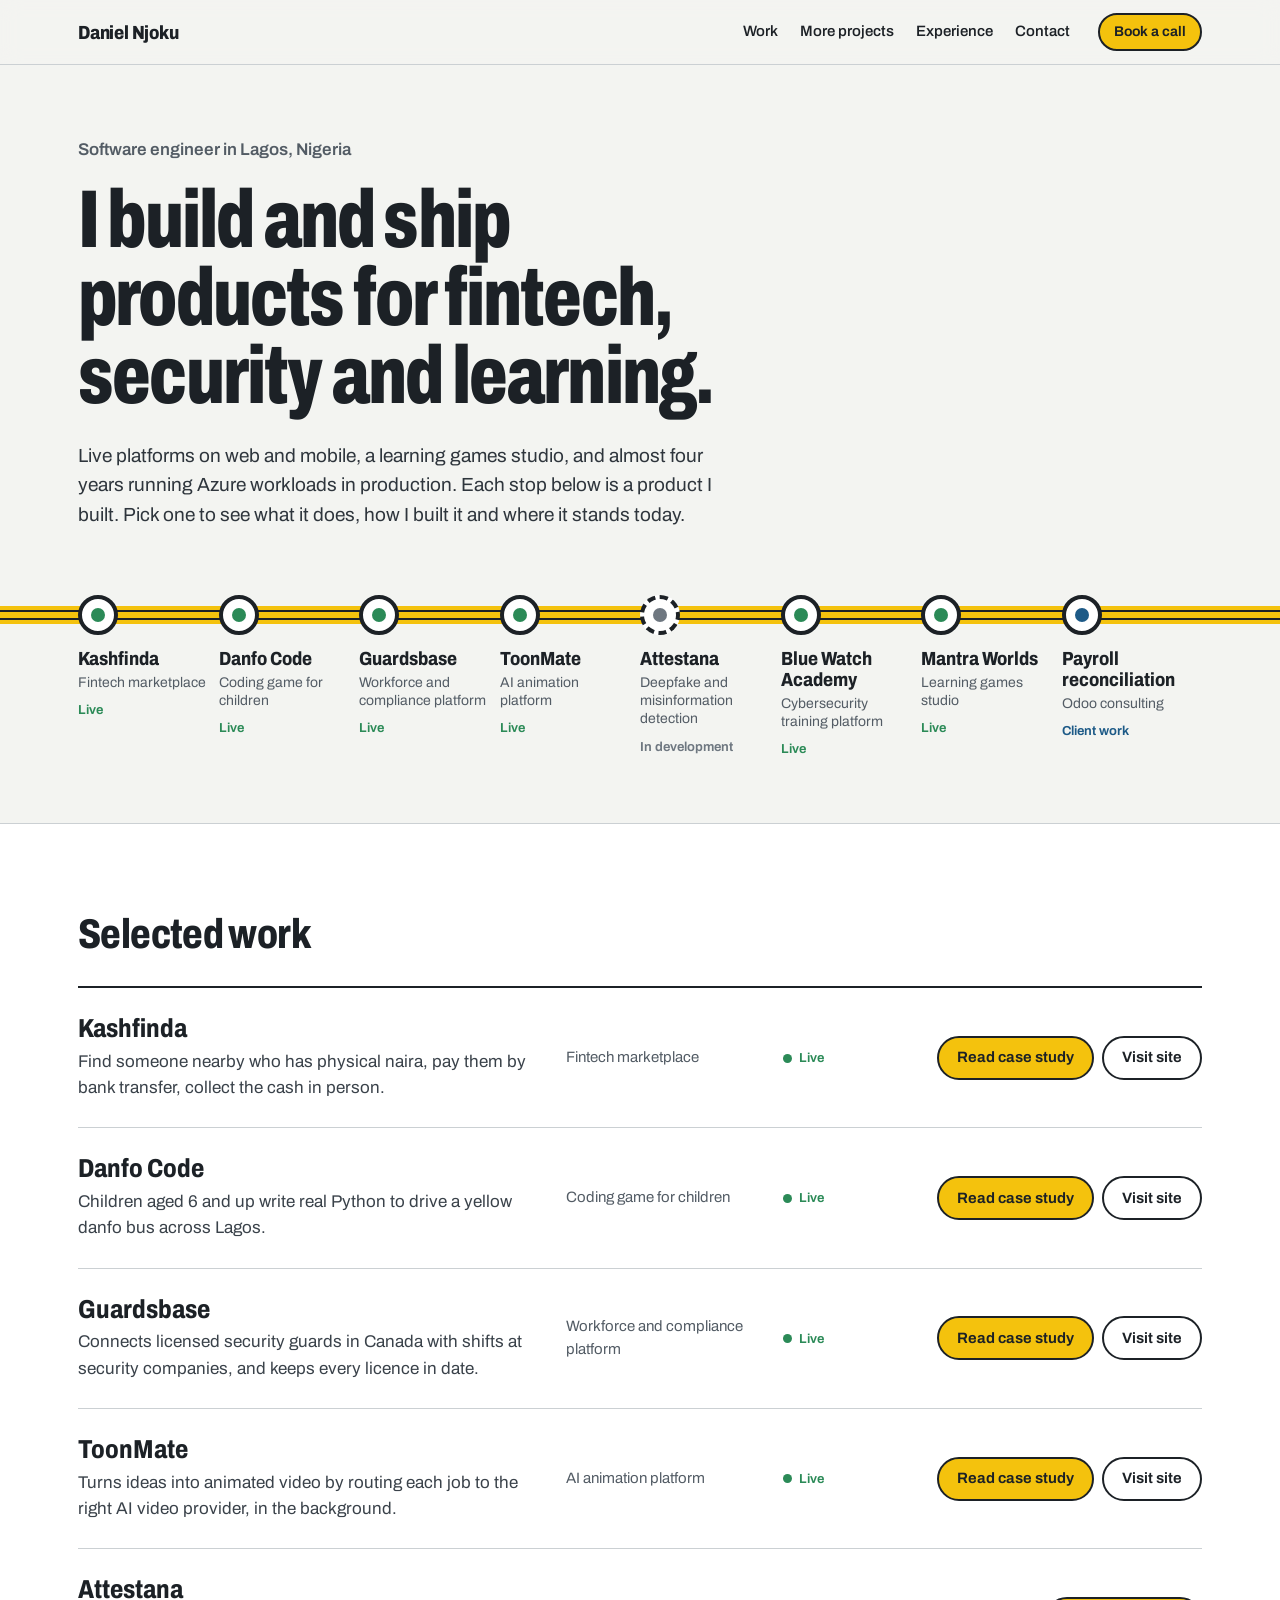
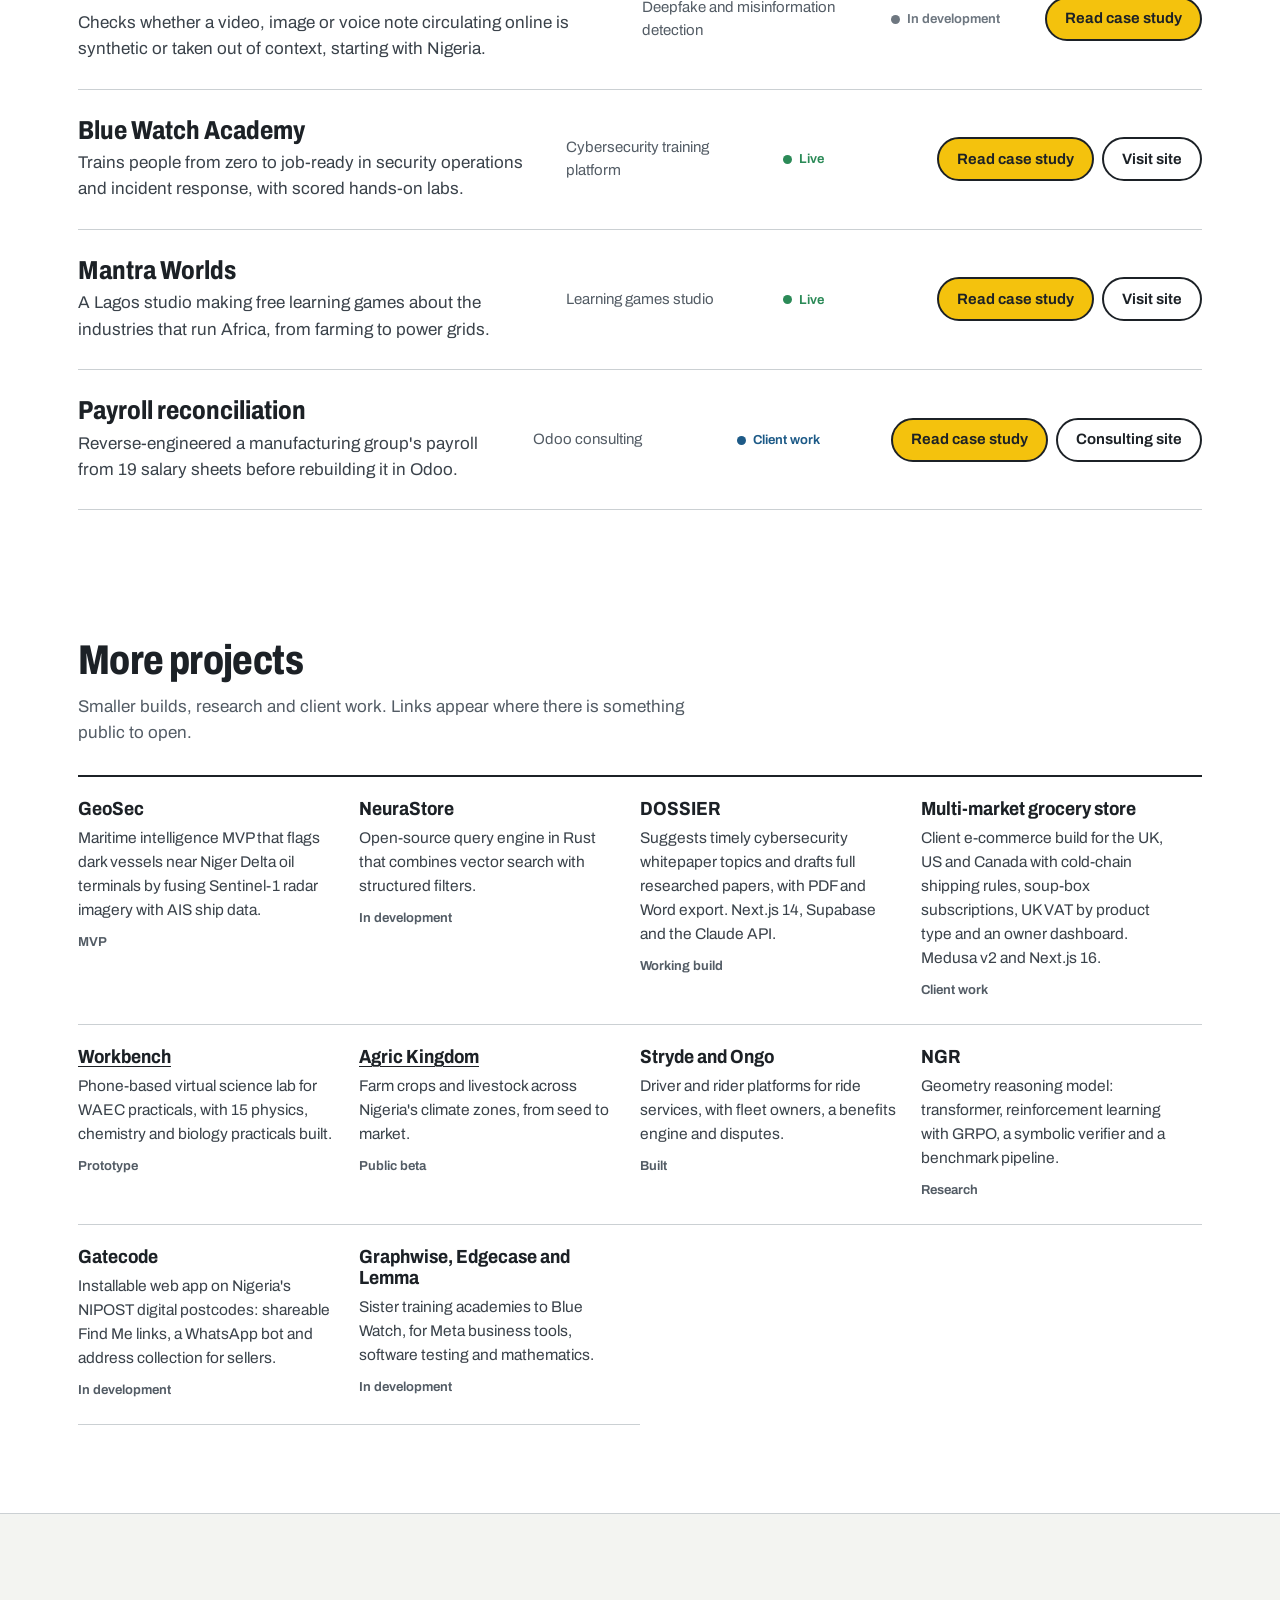
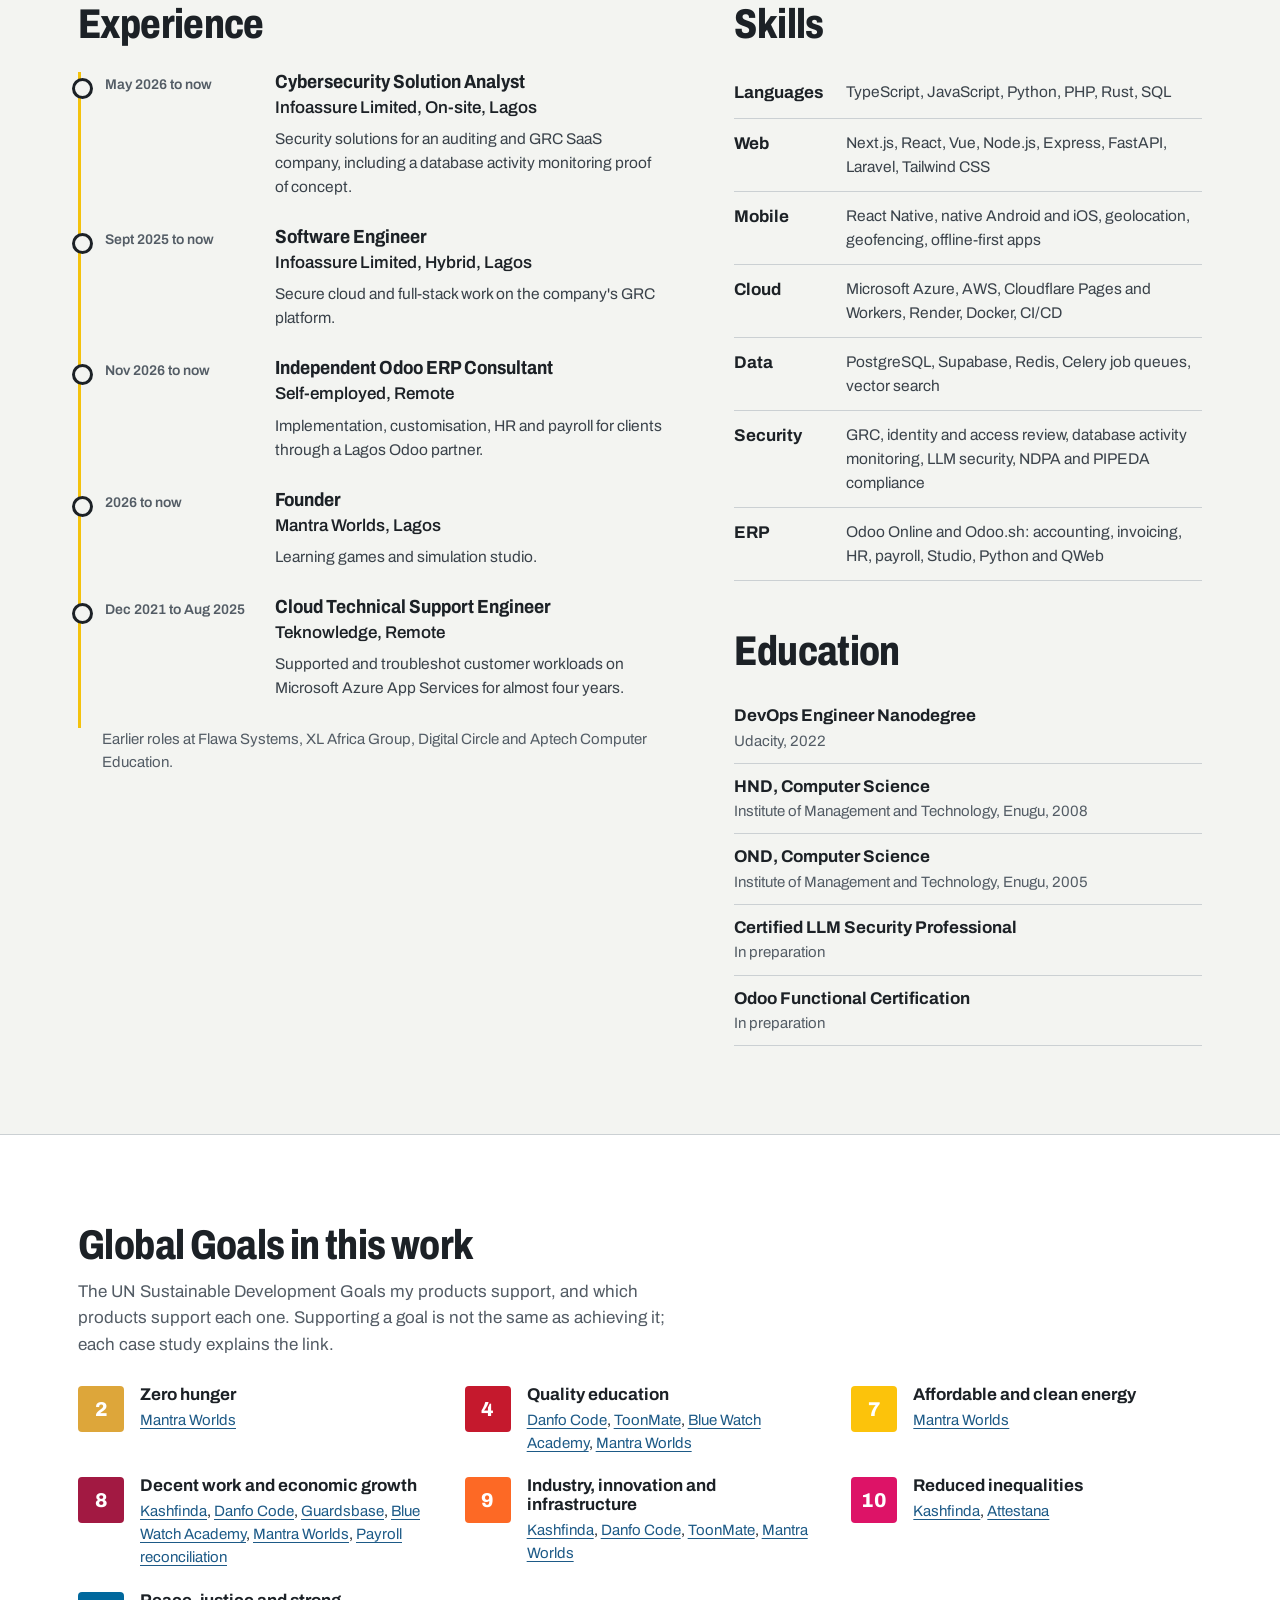
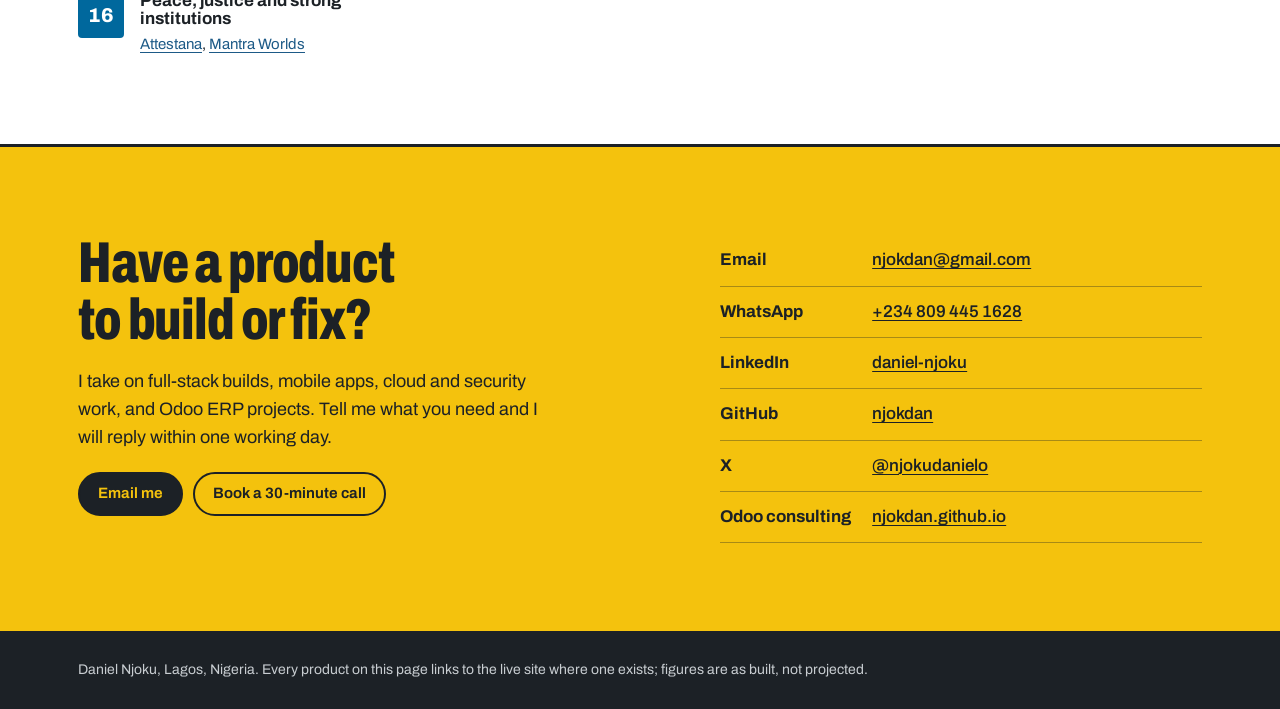
==== index.html @ 155ccaa7 "first commit" ====
<!DOCTYPE html>
<html lang="en-NG">
<head>
<meta charset="utf-8">
<meta name="viewport" content="width=device-width, initial-scale=1">
<title>Daniel Njoku, software engineer in Lagos</title>
<meta name="description" content="Daniel Njoku, software engineer in Lagos. Case studies and live links for Kashfinda, Danfo Code, Guardsbase, ToonMate, Attestana, Blue Watch Academy, Mantra Worlds and Odoo consulting work.">
<link rel="canonical" href="https://njokdan.github.io/portfolio/">
<meta name="theme-color" content="#F4C20D">
<link rel="icon" href="data:image/svg+xml,%3Csvg xmlns='http://www.w3.org/2000/svg' viewBox='0 0 64 64'%3E%3Crect width='64' height='64' rx='14' fill='%23F4C20D'/%3E%3Crect y='22' width='64' height='5' fill='%231C2126'/%3E%3Crect y='37' width='64' height='5' fill='%231C2126'/%3E%3C/svg%3E">
<meta property="og:type" content="profile">
<meta property="og:title" content="Daniel Njoku, software engineer in Lagos">
<meta property="og:description" content="Daniel Njoku, software engineer in Lagos. Case studies and live links for Kashfinda, Danfo Code, Guardsbase, ToonMate, Attestana, Blue Watch Academy, Mantra Worlds and Odoo consulting work.">
<meta property="og:url" content="https://njokdan.github.io/portfolio/">
<meta property="og:image" content="https://njokdan.github.io/portfolio/og.png">
<meta property="og:image:width" content="1200"><meta property="og:image:height" content="630">
<meta name="twitter:card" content="summary_large_image"><meta name="twitter:site" content="@njokudanielo">
<meta name="twitter:image" content="https://njokdan.github.io/portfolio/og.png">
<script type="application/ld+json">{"@context": "https://schema.org", "@type": "ProfilePage", "url": "https://njokdan.github.io/portfolio/", "mainEntity": {"@type": "Person", "name": "Daniel Njoku", "jobTitle": "Software Engineer", "address": {"@type": "PostalAddress", "addressLocality": "Lagos", "addressCountry": "NG"}, "email": "mailto:njokdan@gmail.com", "sameAs": ["https://www.linkedin.com/in/daniel-njoku-9790645b/", "https://x.com/njokudanielo", "https://github.com/njokdan", "https://njokdan.github.io/"]}}</script>
<style>@font-face{font-family:'Archivo';font-style:normal;font-display:swap;font-weight:100 900;font-stretch:62% 125%;src:url([data-uri]) format('woff2');unicode-range:U+0000-00FF,U+0131,U+0152-0153,U+02BB-02BC,U+02C6,U+02DA,U+02DC,U+0304,U+0308,U+0329,U+2000-206F,U+20AC,U+2122,U+2191,U+2193,U+2212,U+2215,U+FEFF,U+FFFD}@font-face{font-family:'Archivo';font-style:normal;font-display:swap;font-weight:100 900;font-stretch:62% 125%;src:url([data-uri]) format('woff2');unicode-range:U+0100-02BA,U+02BD-02C5,U+02C7-02CC,U+02CE-02D7,U+02DD-02FF,U+1D00-1DBF,U+1E00-1E9F,U+1EF2-1EFF,U+2020,U+20A0-20AB,U+20AD-20C0,U+2113,U+2C60-2C7F,U+A720-A7FF}@font-face{font-family:'Source Serif';font-style:normal;font-display:swap;font-weight:200 900;src:url([data-uri]) format('woff2');unicode-range:U+0000-00FF,U+0131,U+0152-0153,U+02BB-02BC,U+02C6,U+02DA,U+02DC,U+0304,U+0308,U+0329,U+2000-206F,U+20AC,U+2122,U+2191,U+2193,U+2212,U+2215,U+FEFF,U+FFFD}@font-face{font-family:'Source Serif';font-style:normal;font-display:swap;font-weight:200 900;src:url([data-uri]) format('woff2');unicode-range:U+0100-02BA,U+02BD-02C5,U+02C7-02CC,U+02CE-02D7,U+02DD-02FF,U+1D00-1DBF,U+1E00-1E9F,U+1EF2-1EFF,U+2020,U+20A0-20AB,U+20AD-20C0,U+2113,U+2C60-2C7F,U+A720-A7FF}@font-face{font-family:'Source Serif';font-style:italic;font-display:swap;font-weight:200 900;src:url([data-uri]) format('woff2');unicode-range:U+0000-00FF,U+0131,U+0152-0153,U+02BB-02BC,U+02C6,U+02DA,U+02DC,U+0304,U+0308,U+0329,U+2000-206F,U+20AC,U+2122,U+2191,U+2193,U+2212,U+2215,U+FEFF,U+FFFD}
:root{
  --paper:#F3F4F1; --panel:#FFFFFF; --ink:#1C2126; --muted:#535C65; --rule:#CBD0D3;
  --danfo:#F4C20D; --danfo-deep:#C99A00; --lagoon:#1D5A87;
  --live:#2B8A57; --beta:#B87405; --build:#6E7780; --client:#1D5A87;
  --sans:'Archivo',system-ui,-apple-system,'Segoe UI',Roboto,sans-serif;
  --serif:'Source Serif',Georgia,'Times New Roman',serif;
  --w:1180px; --r:6px;
}
*{box-sizing:border-box}
html{scroll-behavior:smooth;-webkit-text-size-adjust:100%}
@media (prefers-reduced-motion:reduce){html{scroll-behavior:auto}}
body{margin:0;background:var(--paper);color:var(--ink);font:400 17px/1.55 var(--sans);font-stretch:100%}
a{color:var(--lagoon);text-underline-offset:3px;text-decoration-thickness:1px}
a:hover{text-decoration-thickness:2px}
:focus-visible{outline:3px solid var(--ink);outline-offset:3px;border-radius:2px}
h1,h2,h3{margin:0;font-weight:700;line-height:1.1}
p{margin:0}
ul,ol,dl,dd{margin:0;padding:0}
ul,ol{list-style:none}
.wrap{max-width:var(--w);margin:0 auto;padding:0 28px}
.skip{position:absolute;left:-999px;top:8px;background:var(--ink);color:#fff;padding:8px 14px;z-index:30}
.skip:focus{left:8px}

/* buttons */
.btn{display:inline-flex;align-items:center;gap:8px;min-height:44px;padding:0 18px;border-radius:999px;background:var(--danfo);color:var(--ink);
  font:650 15px/1 var(--sans);text-decoration:none;border:2px solid var(--ink);cursor:pointer;white-space:nowrap}
.btn:hover{background:#FFD43B;text-decoration:none}
.btn-quiet{background:transparent}
.btn-quiet:hover{background:rgba(28,33,38,.06)}
.btn-small{min-height:38px;padding:0 14px;font-size:14px}
.btn-ink{background:var(--ink);color:var(--danfo);border-color:var(--ink)}
.btn-ink:hover{background:#000;color:#FFD43B}
.btn-quiet-ink{background:transparent;color:var(--ink);border-color:var(--ink)}
.btn-quiet-ink:hover{background:rgba(0,0,0,.08)}

/* header */
.top{position:sticky;top:0;z-index:20;background:rgba(243,244,241,.92);backdrop-filter:saturate(1.4) blur(10px);border-bottom:1px solid var(--rule)}
.top-in{display:flex;align-items:center;gap:28px;height:64px}
.me{font:800 19px/1 var(--sans);font-stretch:85%;color:var(--ink);text-decoration:none;letter-spacing:-.01em}
.top nav{display:flex;gap:22px;margin-left:auto}
.top nav a{color:var(--ink);text-decoration:none;font-weight:550;font-size:15px}
.top nav a:hover{text-decoration:underline}

/* hero */
.hero{padding:72px 0 0}
.hello{font-weight:600;color:var(--muted);margin-bottom:18px}
.hero h1{font-size:clamp(2.6rem,6.4vw,5.6rem);font-weight:820;font-stretch:72%;letter-spacing:-.022em;line-height:.95;max-width:17ch}
.intro{margin-top:26px;max-width:60ch;font-size:19px;color:#2E353C}

/* route: the danfo line */
.route-wrap{margin-top:64px;position:relative;padding-bottom:64px}
.route{position:relative;display:grid;grid-template-columns:repeat(8,1fr);gap:0}
.route::before{content:"";position:absolute;left:-28px;right:-28px;top:13px;height:18px;
  background:linear-gradient(var(--danfo) 0 22%,var(--ink) 22% 34%,var(--danfo) 34% 66%,var(--ink) 66% 78%,var(--danfo) 78%);
  transform-origin:left center;animation:drive 1.1s cubic-bezier(.6,.1,.2,1) both}
@media (min-width:1236px){.route::before{left:calc((100vw - var(--w))/-2 - 28px);right:calc((100vw - var(--w))/-2 - 28px)}}
.stop a{position:relative;display:flex;flex-direction:column;align-items:flex-start;padding-top:56px;color:var(--ink);text-decoration:none;
  animation:arrive .45s ease-out both;animation-delay:calc(.55s + var(--i) * .08s)}
.dot{position:absolute;top:2px;left:0;width:40px;height:40px;border-radius:50%;background:var(--panel);border:4px solid var(--ink);
  display:grid;place-items:center;transition:transform .15s}
.dot::after{content:"";width:14px;height:14px;border-radius:50%;background:var(--c,var(--live))}
.s-live{--c:var(--live)} .s-beta{--c:var(--beta)} .s-building{--c:var(--build)} .s-client{--c:var(--client)}
.s-building .dot{border-style:dashed}
.stop-name{font:760 19px/1.1 var(--sans);font-stretch:85%;padding-right:12px}
.stop-kind{font-size:14px;color:var(--muted);margin-top:4px;padding-right:12px;line-height:1.3}
.stop-status{font-size:13px;font-weight:650;color:var(--c);margin-top:8px}
.stop a:hover .dot{transform:scale(1.12)}
.stop a:hover .stop-name{text-decoration:underline;text-underline-offset:4px}
@keyframes drive{from{transform:scaleX(0)}to{transform:scaleX(1)}}
@keyframes arrive{from{opacity:0;transform:translateY(8px)}to{opacity:1;transform:none}}
@media (prefers-reduced-motion:reduce){.route::before,.stop a{animation:none}}

/* sections */
section{scroll-margin-top:80px}
article.case{scroll-margin-top:64px}
.sec{font-size:clamp(1.9rem,3.4vw,2.6rem);font-weight:780;font-stretch:78%;letter-spacing:-.015em;margin-bottom:10px}
.sec-sub{color:var(--muted);max-width:62ch;margin-bottom:28px}
.work{padding:88px 0 40px;background:var(--panel);border-top:1px solid var(--rule)}
.rows{margin-top:28px;border-top:2px solid var(--ink)}
.row{display:grid;grid-template-columns:minmax(0,2.4fr) 1fr 130px auto;gap:24px;align-items:center;padding:26px 0;border-bottom:1px solid var(--rule)}
.row h3{font-size:26px;font-weight:760;font-stretch:82%}
.row h3 a{color:var(--ink);text-decoration:none}
.row h3 a:hover{text-decoration:underline}
.row-line{margin-top:6px;color:#3A424A;max-width:56ch}
.row-kind{color:var(--muted);font-size:15px}
.row-act{display:flex;gap:8px;justify-content:flex-end;flex-wrap:wrap}
.pill{display:inline-flex;align-items:center;gap:7px;font-size:13px;font-weight:650;color:var(--c)}
.pill::before{content:"";width:9px;height:9px;border-radius:50%;background:currentColor}
.p-live{--c:var(--live)} .p-beta{--c:var(--beta)} .p-building{--c:var(--build)} .p-client{--c:var(--client)}

.more{padding:88px 0;background:var(--panel)}
.more-grid{display:grid;grid-template-columns:repeat(auto-fill,minmax(260px,1fr));gap:0;border-top:2px solid var(--ink)}
.more-grid li{padding:22px 24px 24px 0;border-bottom:1px solid var(--rule)}
.more-grid h3{font-size:19px;font-weight:720;font-stretch:88%;margin-bottom:6px}
.more-grid h3 a{color:var(--ink)}
.more-grid p{font-size:15.5px;color:#3A424A}
.more-grid .more-status{margin-top:10px;font-size:13px;font-weight:650;color:var(--muted)}

.exp{padding:88px 0;border-top:1px solid var(--rule)}
.exp-grid{display:grid;grid-template-columns:1.25fr 1fr;gap:72px}
.timeline{margin-top:24px;border-left:3px solid var(--danfo);padding-left:0}
.timeline li{display:grid;grid-template-columns:150px 1fr;gap:20px;padding:0 0 28px 24px;position:relative}
.timeline li::before{content:"";position:absolute;left:-9px;top:6px;width:15px;height:15px;border-radius:50%;background:var(--paper);border:3px solid var(--ink)}
.when{font-size:14px;font-weight:600;color:var(--muted);padding-top:2px}
.timeline h3{font-size:19px;font-weight:720;font-stretch:88%}
.org{font-weight:550;margin:2px 0 6px}
.timeline p:last-child{color:#3A424A;font-size:15.5px}
.earlier{margin-left:24px;color:var(--muted);font-size:15px}
.skills{margin:20px 0 48px}
.skills div{display:grid;grid-template-columns:96px 1fr;gap:16px;padding:12px 0;border-bottom:1px solid var(--rule)}
.skills dt{font-weight:700}
.skills dd{color:#3A424A;font-size:15.5px}
.edu{margin-top:18px}
.edu li{display:flex;flex-direction:column;padding:10px 0;border-bottom:1px solid var(--rule)}
.edu span{color:var(--muted);font-size:15px}

.goals{padding:88px 0;background:var(--panel);border-top:1px solid var(--rule)}
.goal-list{display:grid;grid-template-columns:repeat(auto-fill,minmax(300px,1fr));gap:22px 36px}
.goal-list li{display:flex;gap:16px;align-items:flex-start}
.goal-list h3{font-size:17px;font-weight:700}
.goal-list p{font-size:15px;margin-top:4px}
.sdg-n{flex:none;display:grid;place-items:center;width:30px;height:30px;border-radius:4px;color:#fff;font:800 14px/1 var(--sans)}
.sdg-n.big{width:46px;height:46px;font-size:20px}

/* contact */
.contact{background:var(--danfo);padding:88px 0;border-top:3px solid var(--ink)}
.contact-in{display:grid;grid-template-columns:1.2fr 1fr;gap:64px;align-items:start}
.contact h2{font-size:clamp(2.1rem,4.6vw,3.6rem);font-weight:820;font-stretch:72%;letter-spacing:-.02em;line-height:.98;max-width:13ch}
.contact p{margin-top:20px;max-width:46ch;font-size:18px}
.contact-cta{display:flex;gap:10px;flex-wrap:wrap}
.reach div{display:grid;grid-template-columns:140px 1fr;gap:12px;padding:12px 0;border-bottom:1px solid rgba(28,33,38,.35)}
.reach dt{font-weight:700}
.reach a{color:var(--ink);font-weight:550;word-break:break-word}
.foot{background:var(--ink);color:#C8CDD1;padding:28px 0;font-size:14px}

/* case study */
.case-head{padding:56px 0 44px;border-bottom:1px solid var(--rule);background:
  linear-gradient(var(--danfo),var(--danfo)) left bottom/100% 10px no-repeat,var(--paper)}
.crumb a{font-weight:600;color:var(--ink)}
.crumb a::before{content:"\2190\00a0"}
.case-head h1{margin-top:22px;font-size:clamp(2.8rem,7vw,6rem);font-weight:840;font-stretch:70%;letter-spacing:-.025em;line-height:.92}
.case-line{margin-top:20px;font-size:21px;max-width:44ch;color:#2E353C}
.case-meta{display:flex;gap:18px;align-items:center;margin-top:22px;color:var(--muted);font-size:15px}
.case-links{display:flex;gap:10px;flex-wrap:wrap;margin-top:26px}
.wrap.case-body{display:grid;grid-template-columns:minmax(0,1fr) 320px;gap:72px;padding-top:56px;padding-bottom:64px}
.prose section{margin-bottom:44px}
.prose h2{font-size:26px;font-weight:760;font-stretch:82%;margin-bottom:14px}
.prose p{font:400 19px/1.65 var(--serif);max-width:66ch;margin-bottom:16px;color:#22282E}
.goals-in-case{padding-top:28px;border-top:2px solid var(--ink)}
.goals-in-case p{font-size:17px;color:var(--muted)}
.sdgs{margin-top:16px}
.sdg{display:flex;gap:14px;align-items:flex-start;padding:10px 0}
.sdg b{display:block;font-weight:700;font-size:16px}
.sdg-note{display:block;color:#3A424A;font-size:15px;margin-top:2px}
.facts{position:sticky;top:96px;align-self:start;background:var(--panel);border:1px solid var(--rule);border-top:6px solid var(--ink);padding:22px 24px;border-radius:0 0 var(--r) var(--r)}
.facts dl div{padding:10px 0;border-bottom:1px solid var(--rule)}
.facts dt{font-size:13px;font-weight:650;color:var(--muted)}
.facts dd{font-size:15.5px;margin-top:2px}
.facts h2{font-size:15px;font-weight:700;margin:18px 0 10px}
.tags{display:flex;flex-wrap:wrap;gap:6px}
.tags li{font-size:13.5px;padding:4px 10px;border-radius:999px;background:var(--paper);border:1px solid var(--rule)}
.pager{display:flex;justify-content:space-between;gap:20px;padding-bottom:72px}
.pager a{display:flex;flex-direction:column;color:var(--ink);text-decoration:none;font:760 24px/1.15 var(--sans);font-stretch:82%}
.pager a:last-child{text-align:right;align-items:flex-end}
.pager span{font:600 14px/1.4 var(--sans);color:var(--muted)}
.pager a:hover{text-decoration:underline}

.toast{position:fixed;left:50%;bottom:24px;transform:translate(-50%,20px);opacity:0;background:var(--ink);color:#fff;padding:12px 18px;border-radius:8px;font-size:15px;transition:.2s;pointer-events:none;max-width:90vw;z-index:40}
.toast.on{opacity:1;transform:translate(-50%,0)}

/* responsive */
@media (max-width:1000px){
  .route{grid-template-columns:repeat(4,1fr);row-gap:40px}
  .route::before{display:none}
  .route li{border-top:18px solid transparent;border-image:linear-gradient(var(--danfo) 0 22%,var(--ink) 22% 34%,var(--danfo) 34% 66%,var(--ink) 66% 78%,var(--danfo) 78%) 1;margin-top:13px}
  .stop a{padding-top:40px}
  .dot{top:-29px}
  .row{grid-template-columns:1fr auto;grid-template-areas:"main main" "kind status" "act act";gap:10px 20px}
  .row-main{grid-area:main}.row-kind{grid-area:kind}.row-status{grid-area:status}.row-act{grid-area:act;justify-content:flex-start;margin-top:8px}
  .exp-grid,.contact-in{grid-template-columns:1fr;gap:48px}
  .case-body{grid-template-columns:1fr;gap:40px}
  .facts{position:static;order:-1}
}
@media (max-width:720px){
  body{font-size:16px}
  .wrap{padding:0 20px}
  .top nav{display:none}
  .top-in .btn{margin-left:auto}
  .hero{padding-top:44px}
  .intro{font-size:17px}
  .route{grid-template-columns:1fr;row-gap:0;margin-left:6px}
  .route li{border:0;margin:0;border-left:18px solid transparent;border-image:linear-gradient(90deg,var(--danfo) 0 22%,var(--ink) 22% 34%,var(--danfo) 34% 66%,var(--ink) 66% 78%,var(--danfo) 78%) 1}
  .stop a{padding:14px 0 18px 30px}
  .dot{top:12px;left:-29px}
  .route-wrap{margin-top:40px;padding-bottom:48px}
  .timeline li{grid-template-columns:1fr;gap:4px}
  .skills div{grid-template-columns:1fr;gap:2px}
  .reach div{grid-template-columns:1fr;gap:0}
  .prose p{font-size:18px}
  .case-line{font-size:19px}
  .pager a{font-size:19px}
}
</style>
</head>
<body>
<a class="skip" href="#main">Skip to content</a>
<header class="top">
  <div class="wrap top-in">
    <a class="me" href="#top">Daniel Njoku</a>
    <nav aria-label="Main"><a href="#work">Work</a><a href="#more">More projects</a><a href="#experience">Experience</a><a href="#contact">Contact</a></nav>
    <a class="btn btn-small" href="https://calendly.com/njokdan/odoo-discovery-call" target="_blank" rel="noopener">Book a call</a>
  </div>
</header>
<main id="main">
<div id="home">
  <section class="hero" id="top">
    <div class="wrap">
      <p class="hello">Software engineer in Lagos, Nigeria</p>
      <h1>I build and ship products for fintech, security and learning.</h1>
      <p class="intro">Live platforms on web and mobile, a learning games studio, and almost four years running Azure workloads in production. Each stop below is a product I built. Pick one to see what it does, how I built it and where it stands today.</p>
    </div>
    <div class="route-wrap">
      <div class="wrap"><ul class="route"><li class="stop s-live" style="--i:0"><a href="#case-kashfinda"><span class="dot" aria-hidden="true"></span><span class="stop-name">Kashfinda</span><span class="stop-kind">Fintech marketplace</span><span class="stop-status">Live</span></a></li><li class="stop s-live" style="--i:1"><a href="#case-danfo-code"><span class="dot" aria-hidden="true"></span><span class="stop-name">Danfo Code</span><span class="stop-kind">Coding game for children</span><span class="stop-status">Live</span></a></li><li class="stop s-live" style="--i:2"><a href="#case-guardsbase"><span class="dot" aria-hidden="true"></span><span class="stop-name">Guardsbase</span><span class="stop-kind">Workforce and compliance platform</span><span class="stop-status">Live</span></a></li><li class="stop s-live" style="--i:3"><a href="#case-toonmate"><span class="dot" aria-hidden="true"></span><span class="stop-name">ToonMate</span><span class="stop-kind">AI animation platform</span><span class="stop-status">Live</span></a></li><li class="stop s-building" style="--i:4"><a href="#case-attestana"><span class="dot" aria-hidden="true"></span><span class="stop-name">Attestana</span><span class="stop-kind">Deepfake and misinformation detection</span><span class="stop-status">In development</span></a></li><li class="stop s-live" style="--i:5"><a href="#case-blue-watch"><span class="dot" aria-hidden="true"></span><span class="stop-name">Blue Watch Academy</span><span class="stop-kind">Cybersecurity training platform</span><span class="stop-status">Live</span></a></li><li class="stop s-live" style="--i:6"><a href="#case-mantra-worlds"><span class="dot" aria-hidden="true"></span><span class="stop-name">Mantra Worlds</span><span class="stop-kind">Learning games studio</span><span class="stop-status">Live</span></a></li><li class="stop s-client" style="--i:7"><a href="#case-payroll-audit"><span class="dot" aria-hidden="true"></span><span class="stop-name">Payroll reconciliation</span><span class="stop-kind">Odoo consulting</span><span class="stop-status">Client work</span></a></li></ul></div>
    </div>
  </section>

  <section class="work" id="work" aria-labelledby="work-h">
    <div class="wrap">
      <h2 id="work-h" class="sec">Selected work</h2>
      <ul class="rows"><li class="row"><div class="row-main"><h3><a href="#case-kashfinda">Kashfinda</a></h3><p class="row-line">Find someone nearby who has physical naira, pay them by bank transfer, collect the cash in person.</p></div><p class="row-kind">Fintech marketplace</p><p class="row-status"><span class="pill p-live">Live</span></p><p class="row-act"><a class="btn" href="#case-kashfinda">Read case study</a><a class="btn btn-quiet" href="https://kashfinda.com" target="_blank" rel="noopener">Visit site</a></p></li><li class="row"><div class="row-main"><h3><a href="#case-danfo-code">Danfo Code</a></h3><p class="row-line">Children aged 6 and up write real Python to drive a yellow danfo bus across Lagos.</p></div><p class="row-kind">Coding game for children</p><p class="row-status"><span class="pill p-live">Live</span></p><p class="row-act"><a class="btn" href="#case-danfo-code">Read case study</a><a class="btn btn-quiet" href="https://danfocode.com" target="_blank" rel="noopener">Visit site</a></p></li><li class="row"><div class="row-main"><h3><a href="#case-guardsbase">Guardsbase</a></h3><p class="row-line">Connects licensed security guards in Canada with shifts at security companies, and keeps every licence in date.</p></div><p class="row-kind">Workforce and compliance platform</p><p class="row-status"><span class="pill p-live">Live</span></p><p class="row-act"><a class="btn" href="#case-guardsbase">Read case study</a><a class="btn btn-quiet" href="https://guardsbase.com" target="_blank" rel="noopener">Visit site</a></p></li><li class="row"><div class="row-main"><h3><a href="#case-toonmate">ToonMate</a></h3><p class="row-line">Turns ideas into animated video by routing each job to the right AI video provider, in the background.</p></div><p class="row-kind">AI animation platform</p><p class="row-status"><span class="pill p-live">Live</span></p><p class="row-act"><a class="btn" href="#case-toonmate">Read case study</a><a class="btn btn-quiet" href="https://toonm8.com" target="_blank" rel="noopener">Visit site</a></p></li><li class="row"><div class="row-main"><h3><a href="#case-attestana">Attestana</a></h3><p class="row-line">Checks whether a video, image or voice note circulating online is synthetic or taken out of context, starting with Nigeria.</p></div><p class="row-kind">Deepfake and misinformation detection</p><p class="row-status"><span class="pill p-building">In development</span></p><p class="row-act"><a class="btn" href="#case-attestana">Read case study</a></p></li><li class="row"><div class="row-main"><h3><a href="#case-blue-watch">Blue Watch Academy</a></h3><p class="row-line">Trains people from zero to job-ready in security operations and incident response, with scored hands-on labs.</p></div><p class="row-kind">Cybersecurity training platform</p><p class="row-status"><span class="pill p-live">Live</span></p><p class="row-act"><a class="btn" href="#case-blue-watch">Read case study</a><a class="btn btn-quiet" href="https://blue-watch-academy.pages.dev" target="_blank" rel="noopener">Visit site</a></p></li><li class="row"><div class="row-main"><h3><a href="#case-mantra-worlds">Mantra Worlds</a></h3><p class="row-line">A Lagos studio making free learning games about the industries that run Africa, from farming to power grids.</p></div><p class="row-kind">Learning games studio</p><p class="row-status"><span class="pill p-live">Live</span></p><p class="row-act"><a class="btn" href="#case-mantra-worlds">Read case study</a><a class="btn btn-quiet" href="https://mantraworlds.com" target="_blank" rel="noopener">Visit site</a></p></li><li class="row"><div class="row-main"><h3><a href="#case-payroll-audit">Payroll reconciliation</a></h3><p class="row-line">Reverse-engineered a manufacturing group&#x27;s payroll from 19 salary sheets before rebuilding it in Odoo.</p></div><p class="row-kind">Odoo consulting</p><p class="row-status"><span class="pill p-client">Client work</span></p><p class="row-act"><a class="btn" href="#case-payroll-audit">Read case study</a><a class="btn btn-quiet" href="https://njokdan.github.io/" target="_blank" rel="noopener">Consulting site</a></p></li></ul>
    </div>
  </section>

  <section class="more" id="more" aria-labelledby="more-h">
    <div class="wrap">
      <h2 id="more-h" class="sec">More projects</h2>
      <p class="sec-sub">Smaller builds, research and client work. Links appear where there is something public to open.</p>
      <ul class="more-grid"><li><h3>GeoSec</h3><p>Maritime intelligence MVP that flags dark vessels near Niger Delta oil terminals by fusing Sentinel-1 radar imagery with AIS ship data.</p><p class="more-status">MVP</p></li><li><h3>NeuraStore</h3><p>Open-source query engine in Rust that combines vector search with structured filters.</p><p class="more-status">In development</p></li><li><h3>DOSSIER</h3><p>Suggests timely cybersecurity whitepaper topics and drafts full researched papers, with PDF and Word export. Next.js 14, Supabase and the Claude API.</p><p class="more-status">Working build</p></li><li><h3>Multi-market grocery store</h3><p>Client e-commerce build for the UK, US and Canada with cold-chain shipping rules, soup-box subscriptions, UK VAT by product type and an owner dashboard. Medusa v2 and Next.js 16.</p><p class="more-status">Client work</p></li><li><h3><a class="" href="https://mantraworlds.com/games/workbench/" target="_blank" rel="noopener">Workbench</a></h3><p>Phone-based virtual science lab for WAEC practicals, with 15 physics, chemistry and biology practicals built.</p><p class="more-status">Prototype</p></li><li><h3><a class="" href="https://agrickingdom.mantraworlds.com" target="_blank" rel="noopener">Agric Kingdom</a></h3><p>Farm crops and livestock across Nigeria&#x27;s climate zones, from seed to market.</p><p class="more-status">Public beta</p></li><li><h3>Stryde and Ongo</h3><p>Driver and rider platforms for ride services, with fleet owners, a benefits engine and disputes.</p><p class="more-status">Built</p></li><li><h3>NGR</h3><p>Geometry reasoning model: transformer, reinforcement learning with GRPO, a symbolic verifier and a benchmark pipeline.</p><p class="more-status">Research</p></li><li><h3>Gatecode</h3><p>Installable web app on Nigeria&#x27;s NIPOST digital postcodes: shareable Find Me links, a WhatsApp bot and address collection for sellers.</p><p class="more-status">In development</p></li><li><h3>Graphwise, Edgecase and Lemma</h3><p>Sister training academies to Blue Watch, for Meta business tools, software testing and mathematics.</p><p class="more-status">In development</p></li></ul>
    </div>
  </section>

  <section class="exp" id="experience" aria-labelledby="exp-h">
    <div class="wrap exp-grid">
      <div>
        <h2 id="exp-h" class="sec">Experience</h2>
        <ol class="timeline"><li><p class="when">May 2026 to now</p><div><h3>Cybersecurity Solution Analyst</h3><p class="org">Infoassure Limited, On-site, Lagos</p><p>Security solutions for an auditing and GRC SaaS company, including a database activity monitoring proof of concept.</p></div></li><li><p class="when">Sept 2025 to now</p><div><h3>Software Engineer</h3><p class="org">Infoassure Limited, Hybrid, Lagos</p><p>Secure cloud and full-stack work on the company&#x27;s GRC platform.</p></div></li><li><p class="when">Nov 2026 to now</p><div><h3>Independent Odoo ERP Consultant</h3><p class="org">Self-employed, Remote</p><p>Implementation, customisation, HR and payroll for clients through a Lagos Odoo partner.</p></div></li><li><p class="when">2026 to now</p><div><h3>Founder</h3><p class="org">Mantra Worlds, Lagos</p><p>Learning games and simulation studio.</p></div></li><li><p class="when">Dec 2021 to Aug 2025</p><div><h3>Cloud Technical Support Engineer</h3><p class="org">Teknowledge, Remote</p><p>Supported and troubleshot customer workloads on Microsoft Azure App Services for almost four years.</p></div></li></ol>
        <p class="earlier">Earlier roles at Flawa Systems, XL Africa Group, Digital Circle and Aptech Computer Education.</p>
      </div>
      <div>
        <h2 class="sec">Skills</h2>
        <dl class="skills"><div><dt>Languages</dt><dd>TypeScript, JavaScript, Python, PHP, Rust, SQL</dd></div><div><dt>Web</dt><dd>Next.js, React, Vue, Node.js, Express, FastAPI, Laravel, Tailwind CSS</dd></div><div><dt>Mobile</dt><dd>React Native, native Android and iOS, geolocation, geofencing, offline-first apps</dd></div><div><dt>Cloud</dt><dd>Microsoft Azure, AWS, Cloudflare Pages and Workers, Render, Docker, CI/CD</dd></div><div><dt>Data</dt><dd>PostgreSQL, Supabase, Redis, Celery job queues, vector search</dd></div><div><dt>Security</dt><dd>GRC, identity and access review, database activity monitoring, LLM security, NDPA and PIPEDA compliance</dd></div><div><dt>ERP</dt><dd>Odoo Online and Odoo.sh: accounting, invoicing, HR, payroll, Studio, Python and QWeb</dd></div></dl>
        <h2 class="sec">Education</h2>
        <ul class="edu"><li><b>DevOps Engineer Nanodegree</b><span>Udacity, 2022</span></li><li><b>HND, Computer Science</b><span>Institute of Management and Technology, Enugu, 2008</span></li><li><b>OND, Computer Science</b><span>Institute of Management and Technology, Enugu, 2005</span></li><li><b>Certified LLM Security Professional</b><span>In preparation</span></li><li><b>Odoo Functional Certification</b><span>In preparation</span></li></ul>
      </div>
    </div>
  </section>

  <section class="goals" id="goals" aria-labelledby="goals-h">
    <div class="wrap">
      <h2 id="goals-h" class="sec">Global Goals in this work</h2>
      <p class="sec-sub">The UN Sustainable Development Goals my products support, and which products support each one. Supporting a goal is not the same as achieving it; each case study explains the link.</p>
      <ul class="goal-list"><li><span class="sdg-n big" style="background:#DDA63A">2</span><div><h3>Zero hunger</h3><p><a href="#case-mantra-worlds">Mantra Worlds</a></p></div></li><li><span class="sdg-n big" style="background:#C5192D">4</span><div><h3>Quality education</h3><p><a href="#case-danfo-code">Danfo Code</a>, <a href="#case-toonmate">ToonMate</a>, <a href="#case-blue-watch">Blue Watch Academy</a>, <a href="#case-mantra-worlds">Mantra Worlds</a></p></div></li><li><span class="sdg-n big" style="background:#FCC30B">7</span><div><h3>Affordable and clean energy</h3><p><a href="#case-mantra-worlds">Mantra Worlds</a></p></div></li><li><span class="sdg-n big" style="background:#A21942">8</span><div><h3>Decent work and economic growth</h3><p><a href="#case-kashfinda">Kashfinda</a>, <a href="#case-danfo-code">Danfo Code</a>, <a href="#case-guardsbase">Guardsbase</a>, <a href="#case-blue-watch">Blue Watch Academy</a>, <a href="#case-mantra-worlds">Mantra Worlds</a>, <a href="#case-payroll-audit">Payroll reconciliation</a></p></div></li><li><span class="sdg-n big" style="background:#FD6925">9</span><div><h3>Industry, innovation and infrastructure</h3><p><a href="#case-kashfinda">Kashfinda</a>, <a href="#case-danfo-code">Danfo Code</a>, <a href="#case-toonmate">ToonMate</a>, <a href="#case-mantra-worlds">Mantra Worlds</a></p></div></li><li><span class="sdg-n big" style="background:#DD1367">10</span><div><h3>Reduced inequalities</h3><p><a href="#case-kashfinda">Kashfinda</a>, <a href="#case-attestana">Attestana</a></p></div></li><li><span class="sdg-n big" style="background:#00689D">16</span><div><h3>Peace, justice and strong institutions</h3><p><a href="#case-attestana">Attestana</a>, <a href="#case-mantra-worlds">Mantra Worlds</a></p></div></li></ul>
    </div>
  </section>
</div>

<article class="case" id="case-kashfinda" hidden aria-labelledby="h-kashfinda">
  <header class="case-head s-live">
    <div class="wrap">
      <p class="crumb"><a href="#work">All work</a></p>
      <h1 id="h-kashfinda">Kashfinda</h1>
      <p class="case-line">Find someone nearby who has physical naira, pay them by bank transfer, collect the cash in person.</p>
      <p class="case-meta"><span class="pill p-live">Live</span><span>Fintech marketplace</span></p>
      <p class="case-links"><a class="btn" href="https://kashfinda.com" target="_blank" rel="noopener">Visit kashfinda.com</a><button class="btn btn-quiet copy" type="button" data-id="case-kashfinda">Copy link</button></p>
    </div>
  </header>
  <div class="wrap case-body">
    <div class="prose"><section><h2>The problem</h2><p>When naira notes are scarce, people queue at ATMs that run dry or pay steep charges to cash agents. Meanwhile shops, traders and individuals a few streets away are holding cash they would happily swap for a bank transfer.</p><p>The hard part is not matching the two sides. It is getting strangers to trust each other with money, in person, without the platform ever touching the cash.</p></section><section><h2>What I built</h2><p>A proximity marketplace. You see who has cash near you on a map or a list, inside a 5 km radius by default, and agree a meeting point. You pay through your own bank app first, then meet for the handover.</p><p>Both people confirm the exchange with a six-digit code, which closes the transaction. The platform charges a stated 1% fee.</p><p>Verified businesses can register as meeting points, and the top merchant tier unlocks bulk cash and remote transaction modules.</p></section><section><h2>Key decisions</h2><p>Trust scales with verification. Limits rise in three steps: phone verification allows ₦20,000, BVN or NIN allows ₦50,000, and a verified business premises allows ₦500,000. A new user can try the product quickly, but large amounts only move between people the platform knows more about.</p><p>Transfer first, then cash, then code. Splitting the exchange into three visible steps gives both sides a clear point at which the deal is done, which is what the confirmation code records.</p><p>Ship everywhere people are. I built the web app, a cross-platform mobile app, and separate native Android and iOS apps.</p></section><section><h2>Where it stands</h2><p>Kashfinda is live at kashfinda.com. The next piece of work is integrating Nigeria&#x27;s NIPOST digital postcode API so meeting points can be shared as precise, verifiable addresses.</p></section>
      <section class="goals-in-case"><h2>Global Goals this supports</h2>
      <p>The UN Sustainable Development Goals Kashfinda contributes to. It supports these goals; it does not achieve them on its own.</p>
      <ul class="sdgs"><li class="sdg"><span class="sdg-n" style="background:#A21942">8</span><span><b>Goal 8: Decent work and economic growth</b><span class="sdg-note">Gives small merchants and individuals a new way to earn from idle cash.</span></span></li><li class="sdg"><span class="sdg-n" style="background:#DD1367">10</span><span><b>Goal 10: Reduced inequalities</b><span class="sdg-note">Widens access to physical cash for people underserved by ATMs and agents.</span></span></li><li class="sdg"><span class="sdg-n" style="background:#FD6925">9</span><span><b>Goal 9: Industry, innovation and infrastructure</b><span class="sdg-note">Builds trusted digital infrastructure on top of existing bank transfers.</span></span></li></ul></section>
    </div>
    <aside class="facts">
      <dl><div><dt>Role</dt><dd>Product design, full-stack and mobile build</dd></div><div><dt>Platforms</dt><dd>Web, cross-platform mobile app, native Android and iOS apps</dd></div><div><dt>Market</dt><dd>Nigeria</dd></div><div><dt>Status</dt><dd>Live on the web</dd></div></dl>
      <h2>Built with</h2><ul class="tags"><li>React Native</li><li>Native Android</li><li>Native iOS</li><li>Geolocation and maps</li><li>Tiered KYC</li></ul>
    </aside>
  </div>
  <nav class="wrap pager" aria-label="More case studies">
    <a href="#case-payroll-audit"><span>Previous</span>Payroll reconciliation</a>
    <a href="#case-danfo-code"><span>Next</span>Danfo Code</a>
  </nav>
</article>
<article class="case" id="case-danfo-code" hidden aria-labelledby="h-danfo-code">
  <header class="case-head s-live">
    <div class="wrap">
      <p class="crumb"><a href="#work">All work</a></p>
      <h1 id="h-danfo-code">Danfo Code</h1>
      <p class="case-line">Children aged 6 and up write real Python to drive a yellow danfo bus across Lagos.</p>
      <p class="case-meta"><span class="pill p-live">Live</span><span>Coding game for children</span></p>
      <p class="case-links"><a class="btn" href="https://danfocode.com" target="_blank" rel="noopener">Play at danfocode.com</a><button class="btn btn-quiet copy" type="button" data-id="case-danfo-code">Copy link</button></p>
    </div>
  </header>
  <div class="wrap case-body">
    <div class="prose"><section><h2>The problem</h2><p>Most coding courses for children are built for somewhere else. The examples, places and jokes are foreign, the courses assume a laptop each, and many cost money or show ads.</p><p>I wanted Nigerian children to learn real code, not drag-and-drop blocks, inside a world they recognise.</p></section><section><h2>What I built</h2><p>A browser game where the player&#x27;s Python program drives a danfo, the yellow Lagos minibus, through real routes. Wrong code means a missed turn, so feedback is immediate and physical.</p><p>Progress saves on the device and several drivers can share one phone or computer, because that is how many families use technology. Free family and school accounts sync progress across devices and issue certificates.</p><p>Schools get a curriculum map and can enter the Danfo Code Cup, with a live leaderboard and reporting for sponsors.</p></section><section><h2>Key decisions</h2><p>Real Python from the first lesson. Children type actual code, so what they learn carries straight over to real programming.</p><p>Privacy before growth. The game follows the Nigeria Data Protection Act: an age gate with parental consent, self-hosted fonts, and no tracking or session replay by default.</p><p>Make it feel like home. Music, Lagos landmarks, and seasonal touches for Christmas, New Year and other festivals.</p></section><section><h2>Where it stands</h2><p>Danfo Code has launched and is live at danfocode.com. It is the flagship title of Mantra Worlds, the games studio I founded.</p></section>
      <section class="goals-in-case"><h2>Global Goals this supports</h2>
      <p>The UN Sustainable Development Goals Danfo Code contributes to. It supports these goals; it does not achieve them on its own.</p>
      <ul class="sdgs"><li class="sdg"><span class="sdg-n" style="background:#C5192D">4</span><span><b>Goal 4: Quality education</b><span class="sdg-note">Free, ad-free coding education for children, in a setting they recognise.</span></span></li><li class="sdg"><span class="sdg-n" style="background:#A21942">8</span><span><b>Goal 8: Decent work and economic growth</b><span class="sdg-note">Builds an early path into tech careers.</span></span></li><li class="sdg"><span class="sdg-n" style="background:#FD6925">9</span><span><b>Goal 9: Industry, innovation and infrastructure</b><span class="sdg-note">Grows the local pool of future engineers.</span></span></li></ul></section>
    </div>
    <aside class="facts">
      <dl><div><dt>Role</dt><dd>Creator, product design and full-stack build</dd></div><div><dt>Audience</dt><dd>Children from age 6, families and schools</dd></div><div><dt>Hosting</dt><dd>Cloudflare, with a Supabase backend</dd></div><div><dt>Status</dt><dd>Launched, free with no ads</dd></div></dl>
      <h2>Built with</h2><ul class="tags"><li>Python in the browser</li><li>Cloudflare</li><li>Supabase</li><li>Offline progress</li><li>NDPA compliance</li></ul>
    </aside>
  </div>
  <nav class="wrap pager" aria-label="More case studies">
    <a href="#case-kashfinda"><span>Previous</span>Kashfinda</a>
    <a href="#case-guardsbase"><span>Next</span>Guardsbase</a>
  </nav>
</article>
<article class="case" id="case-guardsbase" hidden aria-labelledby="h-guardsbase">
  <header class="case-head s-live">
    <div class="wrap">
      <p class="crumb"><a href="#work">All work</a></p>
      <h1 id="h-guardsbase">Guardsbase</h1>
      <p class="case-line">Connects licensed security guards in Canada with shifts at security companies, and keeps every licence in date.</p>
      <p class="case-meta"><span class="pill p-live">Live</span><span>Workforce and compliance platform</span></p>
      <p class="case-links"><a class="btn" href="https://guardsbase.com" target="_blank" rel="noopener">Visit guardsbase.com</a><button class="btn btn-quiet copy" type="button" data-id="case-guardsbase">Copy link</button></p>
    </div>
  </header>
  <div class="wrap case-body">
    <div class="prose"><section><h2>The problem</h2><p>Security companies need licensed guards on short notice, and every guard on site must hold a valid licence and permits. Tracking that by spreadsheet and phone calls is slow and risky.</p></section><section><h2>What I built</h2><p>A platform that matches licensed guards with open shifts, with real-time shift scheduling, geofenced check-in so a guard can only clock in on site, and automatic notifications.</p><p>It tracks guard licences, SIN and permits automatically, aligned with Canada&#x27;s PIPEDA privacy law, and handles weekly direct-deposit payouts.</p><p>Guards use it as an installable web app that works offline, or as a cross-platform mobile app.</p></section><section><h2>Key decisions</h2><p>Compliance is part of scheduling, not a separate report. A guard whose licence lapses cannot be booked, so the check happens before the shift rather than after an incident.</p><p>Geofencing for check-in, because attendance disputes are a constant cost for guard companies.</p></section><section><h2>Where it stands</h2><p>Guardsbase is live at guardsbase.com.</p></section>
      <section class="goals-in-case"><h2>Global Goals this supports</h2>
      <p>The UN Sustainable Development Goals Guardsbase contributes to. It supports these goals; it does not achieve them on its own.</p>
      <ul class="sdgs"><li class="sdg"><span class="sdg-n" style="background:#A21942">8</span><span><b>Goal 8: Decent work and economic growth</b><span class="sdg-note">Makes shift work easier to find and fairer to track for guards.</span></span></li></ul></section>
    </div>
    <aside class="facts">
      <dl><div><dt>Role</dt><dd>Product design, full-stack and mobile build</dd></div><div><dt>Platforms</dt><dd>Web, installable offline-capable web app, cross-platform mobile app</dd></div><div><dt>Market</dt><dd>Canada</dd></div><div><dt>Status</dt><dd>Live</dd></div></dl>
      <h2>Built with</h2><ul class="tags"><li>React Native</li><li>Progressive web app</li><li>Geofencing</li><li>Notifications</li><li>Payouts</li></ul>
    </aside>
  </div>
  <nav class="wrap pager" aria-label="More case studies">
    <a href="#case-danfo-code"><span>Previous</span>Danfo Code</a>
    <a href="#case-toonmate"><span>Next</span>ToonMate</a>
  </nav>
</article>
<article class="case" id="case-toonmate" hidden aria-labelledby="h-toonmate">
  <header class="case-head s-live">
    <div class="wrap">
      <p class="crumb"><a href="#work">All work</a></p>
      <h1 id="h-toonmate">ToonMate</h1>
      <p class="case-line">Turns ideas into animated video by routing each job to the right AI video provider, in the background.</p>
      <p class="case-meta"><span class="pill p-live">Live</span><span>AI animation platform</span></p>
      <p class="case-links"><a class="btn" href="https://toonm8.com" target="_blank" rel="noopener">Visit toonm8.com</a><button class="btn btn-quiet copy" type="button" data-id="case-toonmate">Copy link</button></p>
    </div>
  </header>
  <div class="wrap case-body">
    <div class="prose"><section><h2>The problem</h2><p>Generating video with AI takes minutes, providers fail in different ways, and quotas run out. A web request cannot wait that long, and one provider going down should not take the product down.</p></section><section><h2>What I built</h2><p>A Python backend with Google sign-in, where each video job goes onto a Celery queue backed by Redis. Background workers call several video providers, and Celery Beat runs scheduled jobs.</p><p>Text to speech in 12 languages, so animations can be voiced in Nigerian languages as well as English.</p><p>An admin platform for running the service, deployed from a Dockerfile on Render.</p></section><section><h2>Hard problems I fixed in production</h2><p>Every task ran twice. Both queues shared one exchange and routing key, so each job was delivered to both. I declared explicit exchanges and queues with distinct routing keys.</p><p>Workers ran out of memory loading an image-text model at startup. I moved workers to a larger instance and ran them one task at a time.</p><p>Scheduled jobs drifted after each deploy, because the scheduler&#x27;s state file lived on a disk that is wiped on redeploy. I switched to fixed clock schedules that need no stored state.</p><p>Database connections leaked across event loops inside tasks. I made each task dispose its database engines at start and finish.</p><p>When a provider&#x27;s key was malformed or its free quota ran out, jobs failed noisily. I added logging of provider error bodies and skip providers whose keys are missing.</p></section><section><h2>Where it stands</h2><p>ToonMate is live at toonm8.com and was introduced publicly on LinkedIn. It is also the first stage of my DeepCatch work on synthetic media, which continues in Attestana.</p></section>
      <section class="goals-in-case"><h2>Global Goals this supports</h2>
      <p>The UN Sustainable Development Goals ToonMate contributes to. It supports these goals; it does not achieve them on its own.</p>
      <ul class="sdgs"><li class="sdg"><span class="sdg-n" style="background:#FD6925">9</span><span><b>Goal 9: Industry, innovation and infrastructure</b><span class="sdg-note">Reliable AI media infrastructure built and run from Nigeria.</span></span></li><li class="sdg"><span class="sdg-n" style="background:#C5192D">4</span><span><b>Goal 4: Quality education</b><span class="sdg-note">Lets educators produce animated lessons in local languages.</span></span></li></ul></section>
    </div>
    <aside class="facts">
      <dl><div><dt>Role</dt><dd>Architecture, backend and deployment</dd></div><div><dt>Backend</dt><dd>Python, Celery workers and Celery Beat, Redis</dd></div><div><dt>Hosting</dt><dd>Docker on Render</dd></div><div><dt>Status</dt><dd>Live, with an admin platform</dd></div></dl>
      <h2>Built with</h2><ul class="tags"><li>Python</li><li>Celery</li><li>Redis</li><li>Docker</li><li>Render</li><li>Google sign-in</li><li>Text to speech</li></ul>
    </aside>
  </div>
  <nav class="wrap pager" aria-label="More case studies">
    <a href="#case-guardsbase"><span>Previous</span>Guardsbase</a>
    <a href="#case-attestana"><span>Next</span>Attestana</a>
  </nav>
</article>
<article class="case" id="case-attestana" hidden aria-labelledby="h-attestana">
  <header class="case-head s-building">
    <div class="wrap">
      <p class="crumb"><a href="#work">All work</a></p>
      <h1 id="h-attestana">Attestana</h1>
      <p class="case-line">Checks whether a video, image or voice note circulating online is synthetic or taken out of context, starting with Nigeria.</p>
      <p class="case-meta"><span class="pill p-building">In development</span><span>Deepfake and misinformation detection</span></p>
      <p class="case-links"><button class="btn btn-quiet copy" type="button" data-id="case-attestana">Copy link</button></p>
    </div>
  </header>
  <div class="wrap case-body">
    <div class="prose"><section><h2>The problem</h2><p>A widely shared AI-generated video falsely showed a well-known Nigerian pastor doing something he publicly said he never does. Fakes like this spread fastest on WhatsApp, in languages and contexts global detection tools rarely cover.</p><p>Many harmful posts are not deepfakes at all. They are real photos or clips presented as new, or as a different event.</p></section><section><h2>What I built</h2><p>A check API that fuses three independent signals into a verdict with a confidence band, plus a gate that stops weak verdicts being shown publicly.</p><p>A registry of public figures and the facts they have confirmed about themselves, so a claim can be checked against what the person has actually said.</p><p>A WhatsApp tipline where anyone can forward suspicious media, tracing of who first posted and who reshared, and a review console where people make the final call.</p><p>Out-of-context detection using reverse image search and context records, reading captions in English, French, Swahili and Pidgin.</p><p>An admin platform where every feature is grouped by version and can be switched on or off.</p></section><section><h2>Key decisions</h2><p>People decide, the system advises. Automated signals inform a human reviewer instead of publishing verdicts on their own.</p><p>Use the best existing detectors, then add what they miss. Attestana calls Hive and Reality Defender and adds local context, personas and provenance on top.</p><p>Built in small, tested phases, 29 so far, so each layer works before the next one depends on it.</p></section><section><h2>Where it stands</h2><p>Attestana is in development and the domain attestana.com is secured. Next come the review console and a Nigerian benchmark dataset, then a country-by-country rollout across Africa.</p></section>
      <section class="goals-in-case"><h2>Global Goals this supports</h2>
      <p>The UN Sustainable Development Goals Attestana contributes to. It supports these goals; it does not achieve them on its own.</p>
      <ul class="sdgs"><li class="sdg"><span class="sdg-n" style="background:#00689D">16</span><span><b>Goal 16: Peace, justice and strong institutions</b><span class="sdg-note">Protects public trust and access to accurate information.</span></span></li><li class="sdg"><span class="sdg-n" style="background:#DD1367">10</span><span><b>Goal 10: Reduced inequalities</b><span class="sdg-note">Covers languages and communities global tools overlook.</span></span></li></ul></section>
    </div>
    <aside class="facts">
      <dl><div><dt>Role</dt><dd>Founder, architecture and full build</dd></div><div><dt>Backend</dt><dd>Python API, async database layer, Celery, Docker</dd></div><div><dt>Tests</dt><dd>451 automated tests passing</dd></div><div><dt>Status</dt><dd>In development, not yet public</dd></div></dl>
      <h2>Built with</h2><ul class="tags"><li>Python</li><li>Celery</li><li>Docker</li><li>Hive</li><li>Reality Defender</li><li>Google Cloud Vision</li><li>TinEye</li><li>WhatsApp</li></ul>
    </aside>
  </div>
  <nav class="wrap pager" aria-label="More case studies">
    <a href="#case-toonmate"><span>Previous</span>ToonMate</a>
    <a href="#case-blue-watch"><span>Next</span>Blue Watch Academy</a>
  </nav>
</article>
<article class="case" id="case-blue-watch" hidden aria-labelledby="h-blue-watch">
  <header class="case-head s-live">
    <div class="wrap">
      <p class="crumb"><a href="#work">All work</a></p>
      <h1 id="h-blue-watch">Blue Watch Academy</h1>
      <p class="case-line">Trains people from zero to job-ready in security operations and incident response, with scored hands-on labs.</p>
      <p class="case-meta"><span class="pill p-live">Live</span><span>Cybersecurity training platform</span></p>
      <p class="case-links"><a class="btn" href="https://blue-watch-academy.pages.dev" target="_blank" rel="noopener">Open the academy</a><a class="btn btn-quiet" href="https://github.com/njokdan/blue-watch-academy" target="_blank" rel="noopener">Source on GitHub</a><button class="btn btn-quiet copy" type="button" data-id="case-blue-watch">Copy link</button></p>
    </div>
  </header>
  <div class="wrap case-body">
    <div class="prose"><section><h2>The problem</h2><p>Security operations jobs ask for hands-on experience that beginners cannot get without a job. Most training is video lectures with a multiple-choice test at the end.</p></section><section><h2>What I built</h2><p>An academy with 31+ courses and 156+ lessons across 11 tracks and six levels, from first principles to a business email compromise capstone.</p><p>More than 24 scored labs, including log analysis and an exposure assessment lab. Learners write end-of-shift reports that are marked against a rubric by a language model.</p><p>Cohorts with verifiable certificates, mentorship, a jobs board, a portfolio with badges, flashcards and exam prep. A mentor character, Commander Adaeze, coaches each learner by name.</p><p>An admin command centre and card or bank-transfer payments that the owner can switch on or off.</p></section><section><h2>Key decisions</h2><p>Ground every claim. Course content is checked against OWASP Top 10:2025, MITRE ATLAS, the NIST AI Risk Management Framework, the CBN cybersecurity framework and the Nigeria Data Protection Act.</p><p>Teach scanning safely. External attack-surface work is a bounded teaching lab, not a live scanner pointed at real systems.</p><p>Own the hosting. I built a compatibility layer so the academy runs on Cloudflare Pages and Supabase with real authentication, payments and a live internships feed.</p></section><section><h2>Where it stands</h2><p>Live at blue-watch-academy.pages.dev with public source. The same model now underpins three sister academies in development: Graphwise for Meta business tools, Edgecase for software testing, and Lemma for mathematics.</p></section>
      <section class="goals-in-case"><h2>Global Goals this supports</h2>
      <p>The UN Sustainable Development Goals Blue Watch Academy contributes to. It supports these goals; it does not achieve them on its own.</p>
      <ul class="sdgs"><li class="sdg"><span class="sdg-n" style="background:#C5192D">4</span><span><b>Goal 4: Quality education</b><span class="sdg-note">Practical, job-focused security education.</span></span></li><li class="sdg"><span class="sdg-n" style="background:#A21942">8</span><span><b>Goal 8: Decent work and economic growth</b><span class="sdg-note">A direct route into skilled security work.</span></span></li></ul></section>
    </div>
    <aside class="facts">
      <dl><div><dt>Role</dt><dd>Creator, curriculum and full-stack build</dd></div><div><dt>Hosting</dt><dd>Cloudflare Pages, Supabase</dd></div><div><dt>Scale</dt><dd>31+ courses, 156+ lessons, 24+ scored labs</dd></div><div><dt>Status</dt><dd>Live, source is public</dd></div></dl>
      <h2>Built with</h2><ul class="tags"><li>Cloudflare Pages Functions</li><li>Supabase</li><li>Paystack</li><li>Flutterwave</li><li>LLM report marking</li></ul>
    </aside>
  </div>
  <nav class="wrap pager" aria-label="More case studies">
    <a href="#case-attestana"><span>Previous</span>Attestana</a>
    <a href="#case-mantra-worlds"><span>Next</span>Mantra Worlds</a>
  </nav>
</article>
<article class="case" id="case-mantra-worlds" hidden aria-labelledby="h-mantra-worlds">
  <header class="case-head s-live">
    <div class="wrap">
      <p class="crumb"><a href="#work">All work</a></p>
      <h1 id="h-mantra-worlds">Mantra Worlds</h1>
      <p class="case-line">A Lagos studio making free learning games about the industries that run Africa, from farming to power grids.</p>
      <p class="case-meta"><span class="pill p-live">Live</span><span>Learning games studio</span></p>
      <p class="case-links"><a class="btn" href="https://mantraworlds.com" target="_blank" rel="noopener">Visit mantraworlds.com</a><a class="btn btn-quiet" href="https://agrickingdom.mantraworlds.com" target="_blank" rel="noopener">Play Agric Kingdom (beta)</a><button class="btn btn-quiet copy" type="button" data-id="case-mantra-worlds">Copy link</button></p>
    </div>
  </header>
  <div class="wrap case-body">
    <div class="prose"><section><h2>The idea</h2><p>Most young Africans never see how electricity reaches their homes, how crude oil becomes fuel, or how a farm feeds a city. Each Mantra game teaches one industry end to end, from beginner to professional, in places players recognise.</p></section><section><h2>What I built</h2><p>A catalogue of 20 titles, including Danfo Code (coding), Agric Kingdom (farming), Volt Kingdom (power grids), Petro Kingdom (oil and gas), Nimbus Kingdom (cloud and data centres), Drone Kingdom, Servo Kingdom (robotics), Algo Kingdom (algorithms), Esho Guardians (security operations) and Workbench (WAEC science practicals).</p><p>One shared engine and one shared backend for accounts, leaderboards, classrooms and cloud saves, with separate staging and production environments.</p><p>A games registry that acts as the single source of truth for the website, the investor deck and the company documents, so they never disagree.</p></section><section><h2>Key decisions</h2><p>A launch gate every game must pass. Each title is checked against the Nigeria Data Protection Act before it ships: age gate with parental consent, self-hosted fonts, no tracking by default, and read-aloud voices that run on the device only.</p><p>Honest impact claims. Each game lists the UN Sustainable Development Goals it supports, with the wording that it supports a goal rather than achieves it.</p><p>One flagship at a time. Launches are staggered so each game gets a full marketing window.</p></section><section><h2>Where it stands</h2><p>The studio site is live at mantraworlds.com. Danfo Code is live, Agric Kingdom is in public beta, and the rest are in prototype or early access.</p></section>
      <section class="goals-in-case"><h2>Global Goals this supports</h2>
      <p>The UN Sustainable Development Goals Mantra Worlds contributes to. It supports these goals; it does not achieve them on its own.</p>
      <ul class="sdgs"><li class="sdg"><span class="sdg-n" style="background:#C5192D">4</span><span><b>Goal 4: Quality education</b><span class="sdg-note">Free learning games across 20 subjects.</span></span></li><li class="sdg"><span class="sdg-n" style="background:#A21942">8</span><span><b>Goal 8: Decent work and economic growth</b><span class="sdg-note">Career guidance and job-ready skills in each title.</span></span></li><li class="sdg"><span class="sdg-n" style="background:#FD6925">9</span><span><b>Goal 9: Industry, innovation and infrastructure</b><span class="sdg-note">Teaches how infrastructure and industry work.</span></span></li><li class="sdg"><span class="sdg-n" style="background:#DDA63A">2</span><span><b>Goal 2: Zero hunger</b><span class="sdg-note">Agric Kingdom covers farming and food.</span></span></li><li class="sdg"><span class="sdg-n" style="background:#FCC30B">7</span><span><b>Goal 7: Affordable and clean energy</b><span class="sdg-note">Volt and Silica Kingdom cover power and solar.</span></span></li><li class="sdg"><span class="sdg-n" style="background:#00689D">16</span><span><b>Goal 16: Peace, justice and strong institutions</b><span class="sdg-note">Cyber Nation and Esho Guardians cover national cyber defence.</span></span></li></ul></section>
    </div>
    <aside class="facts">
      <dl><div><dt>Role</dt><dd>Founder and CEO, lead engineer</dd></div><div><dt>Titles</dt><dd>20 learning games in the catalogue</dd></div><div><dt>Hosting</dt><dd>Cloudflare, shared Supabase backend</dd></div><div><dt>Status</dt><dd>Danfo Code live, Agric Kingdom in public beta, others in prototype</dd></div></dl>
      <h2>Built with</h2><ul class="tags"><li>Shared game engine</li><li>Supabase</li><li>Cloudflare</li><li>Three.js</li><li>On-device speech</li></ul>
    </aside>
  </div>
  <nav class="wrap pager" aria-label="More case studies">
    <a href="#case-blue-watch"><span>Previous</span>Blue Watch Academy</a>
    <a href="#case-payroll-audit"><span>Next</span>Payroll reconciliation</a>
  </nav>
</article>
<article class="case" id="case-payroll-audit" hidden aria-labelledby="h-payroll-audit">
  <header class="case-head s-client">
    <div class="wrap">
      <p class="crumb"><a href="#work">All work</a></p>
      <h1 id="h-payroll-audit">Payroll reconciliation</h1>
      <p class="case-line">Reverse-engineered a manufacturing group&#x27;s payroll from 19 salary sheets before rebuilding it in Odoo.</p>
      <p class="case-meta"><span class="pill p-client">Client work</span><span>Odoo consulting</span></p>
      <p class="case-links"><a class="btn" href="https://njokdan.github.io/" target="_blank" rel="noopener">My Odoo consulting site</a><button class="btn btn-quiet copy" type="button" data-id="case-payroll-audit">Copy link</button></p>
    </div>
  </header>
  <div class="wrap case-body">
    <div class="prose"><section><h2>The problem</h2><p>The client wanted its existing payroll moved into Odoo and improved. Nobody had a written specification of how pay was actually calculated. The only reliable record was the salary sheets themselves.</p></section><section><h2>What I did</h2><p>I extracted 19 PDF payroll sheets covering 253 employees with layout-preserving text extraction, then wrote Python parsers to read every figure.</p><p>From the numbers I derived the formulas for basic pay, housing, transport, overtime, absence deductions, PAYE, pension and union dues. They reconciled to the kobo for every employee except 13, and I documented each of those as a separate anomaly.</p><p>I compared the findings against the project&#x27;s requirements tracker and found gaps, including lunch subsidy, NHF, NHIA and employer pension contributions, plus one promoted employee still taxed at the junior rate.</p></section><section><h2>The finding that mattered</h2><p>The client&#x27;s PAYE used flat rates by grade, while the brief required the progressive bands of the Nigeria Tax Act 2025. That is a decision for the client, not the consultant, so I raised it for written confirmation before any configuration began.</p></section><section><h2>Delivery</h2><p>A 20-page review in Word, PDF and Markdown. Every item carries a reference ID for findings, decisions, tracker items, anomalies and questions, with a response column so the partner could answer line by line. On the same engagement I turned 13 Excel invoice templates into Odoo invoices within three days.</p></section>
      <section class="goals-in-case"><h2>Global Goals this supports</h2>
      <p>The UN Sustainable Development Goals Payroll reconciliation contributes to. It supports these goals; it does not achieve them on its own.</p>
      <ul class="sdgs"><li class="sdg"><span class="sdg-n" style="background:#A21942">8</span><span><b>Goal 8: Decent work and economic growth</b><span class="sdg-note">Accurate, lawful pay for factory workers.</span></span></li></ul></section>
    </div>
    <aside class="facts">
      <dl><div><dt>Role</dt><dd>Independent Odoo consultant, through a Lagos Odoo partner</dd></div><div><dt>Client</dt><dd>A Nigerian manufacturing group, kept anonymous</dd></div><div><dt>Scope</dt><dd>253 employees across three grades</dd></div><div><dt>Status</dt><dd>Delivered</dd></div></dl>
      <h2>Built with</h2><ul class="tags"><li>Odoo HR and Payroll</li><li>Odoo.sh</li><li>Python</li><li>pdftotext</li><li>Nigeria Tax Act 2025</li></ul>
    </aside>
  </div>
  <nav class="wrap pager" aria-label="More case studies">
    <a href="#case-mantra-worlds"><span>Previous</span>Mantra Worlds</a>
    <a href="#case-kashfinda"><span>Next</span>Kashfinda</a>
  </nav>
</article>

<section class="contact" id="contact" aria-labelledby="contact-h">
  <div class="wrap contact-in">
    <div>
      <h2 id="contact-h">Have a product to build or fix?</h2>
      <p>I take on full-stack builds, mobile apps, cloud and security work, and Odoo ERP projects. Tell me what you need and I will reply within one working day.</p>
      <p class="contact-cta"><a class="btn btn-ink" href="mailto:njokdan@gmail.com" target="_blank" rel="noopener">Email me</a><a class="btn btn-quiet-ink" href="https://calendly.com/njokdan/odoo-discovery-call" target="_blank" rel="noopener">Book a 30-minute call</a></p>
    </div>
    <dl class="reach">
      <div><dt>Email</dt><dd><a class="" href="mailto:njokdan@gmail.com" target="_blank" rel="noopener">njokdan@gmail.com</a></dd></div>
      <div><dt>WhatsApp</dt><dd><a class="" href="https://wa.me/2348094451628" target="_blank" rel="noopener">+234 809 445 1628</a></dd></div>
      <div><dt>LinkedIn</dt><dd><a class="" href="https://www.linkedin.com/in/daniel-njoku-9790645b/" target="_blank" rel="noopener">daniel-njoku</a></dd></div>
      <div><dt>GitHub</dt><dd><a class="" href="https://github.com/njokdan" target="_blank" rel="noopener">njokdan</a></dd></div>
      <div><dt>X</dt><dd><a class="" href="https://x.com/njokudanielo" target="_blank" rel="noopener">@njokudanielo</a></dd></div>
      <div><dt>Odoo consulting</dt><dd><a class="" href="https://njokdan.github.io/" target="_blank" rel="noopener">njokdan.github.io</a></dd></div>
    </dl>
  </div>
</section>
</main>
<footer class="foot"><div class="wrap"><p>Daniel Njoku, Lagos, Nigeria. Every product on this page links to the live site where one exists; figures are as built, not projected.</p></div></footer>
<div class="toast" role="status" aria-live="polite"></div>
<script>(function(){
  var BASE = "https://njokdan.github.io/portfolio/";
  var home = document.getElementById("home");
  var cases = Array.prototype.slice.call(document.querySelectorAll("article.case"));
  var baseTitle = document.title;
  var toastEl = document.querySelector(".toast"), tt;
  function toast(m){ toastEl.textContent = m; toastEl.classList.add("on"); clearTimeout(tt); tt = setTimeout(function(){ toastEl.classList.remove("on"); }, 2600); }

  function route(){
    var h = (location.hash || "").slice(1);
    var target = h && document.getElementById(h);
    var isCase = target && target.classList.contains("case");
    cases.forEach(function(c){ c.hidden = c !== target; });
    home.hidden = !!isCase;
    if (isCase){
      document.title = target.querySelector("h1").textContent + " case study, Daniel Njoku";
      window.scrollTo(0, 0);
      var h1 = target.querySelector("h1"); h1.setAttribute("tabindex", "-1"); h1.focus({preventScroll:true});
    } else {
      document.title = baseTitle;
      if (target) target.scrollIntoView(); else if (!h || h === "top") window.scrollTo(0, 0);
    }
  }
  window.addEventListener("hashchange", route);
  route();

  document.addEventListener("click", function(ev){
    var b = ev.target.closest(".copy"); if (!b) return;
    var url = BASE + "#" + b.getAttribute("data-id");
    try {
      navigator.clipboard.writeText(url).then(function(){ toast("Link copied"); }, function(){ toast(url); });
    } catch (e) { toast(url); }
  });
})();
</script>
</body>
</html>
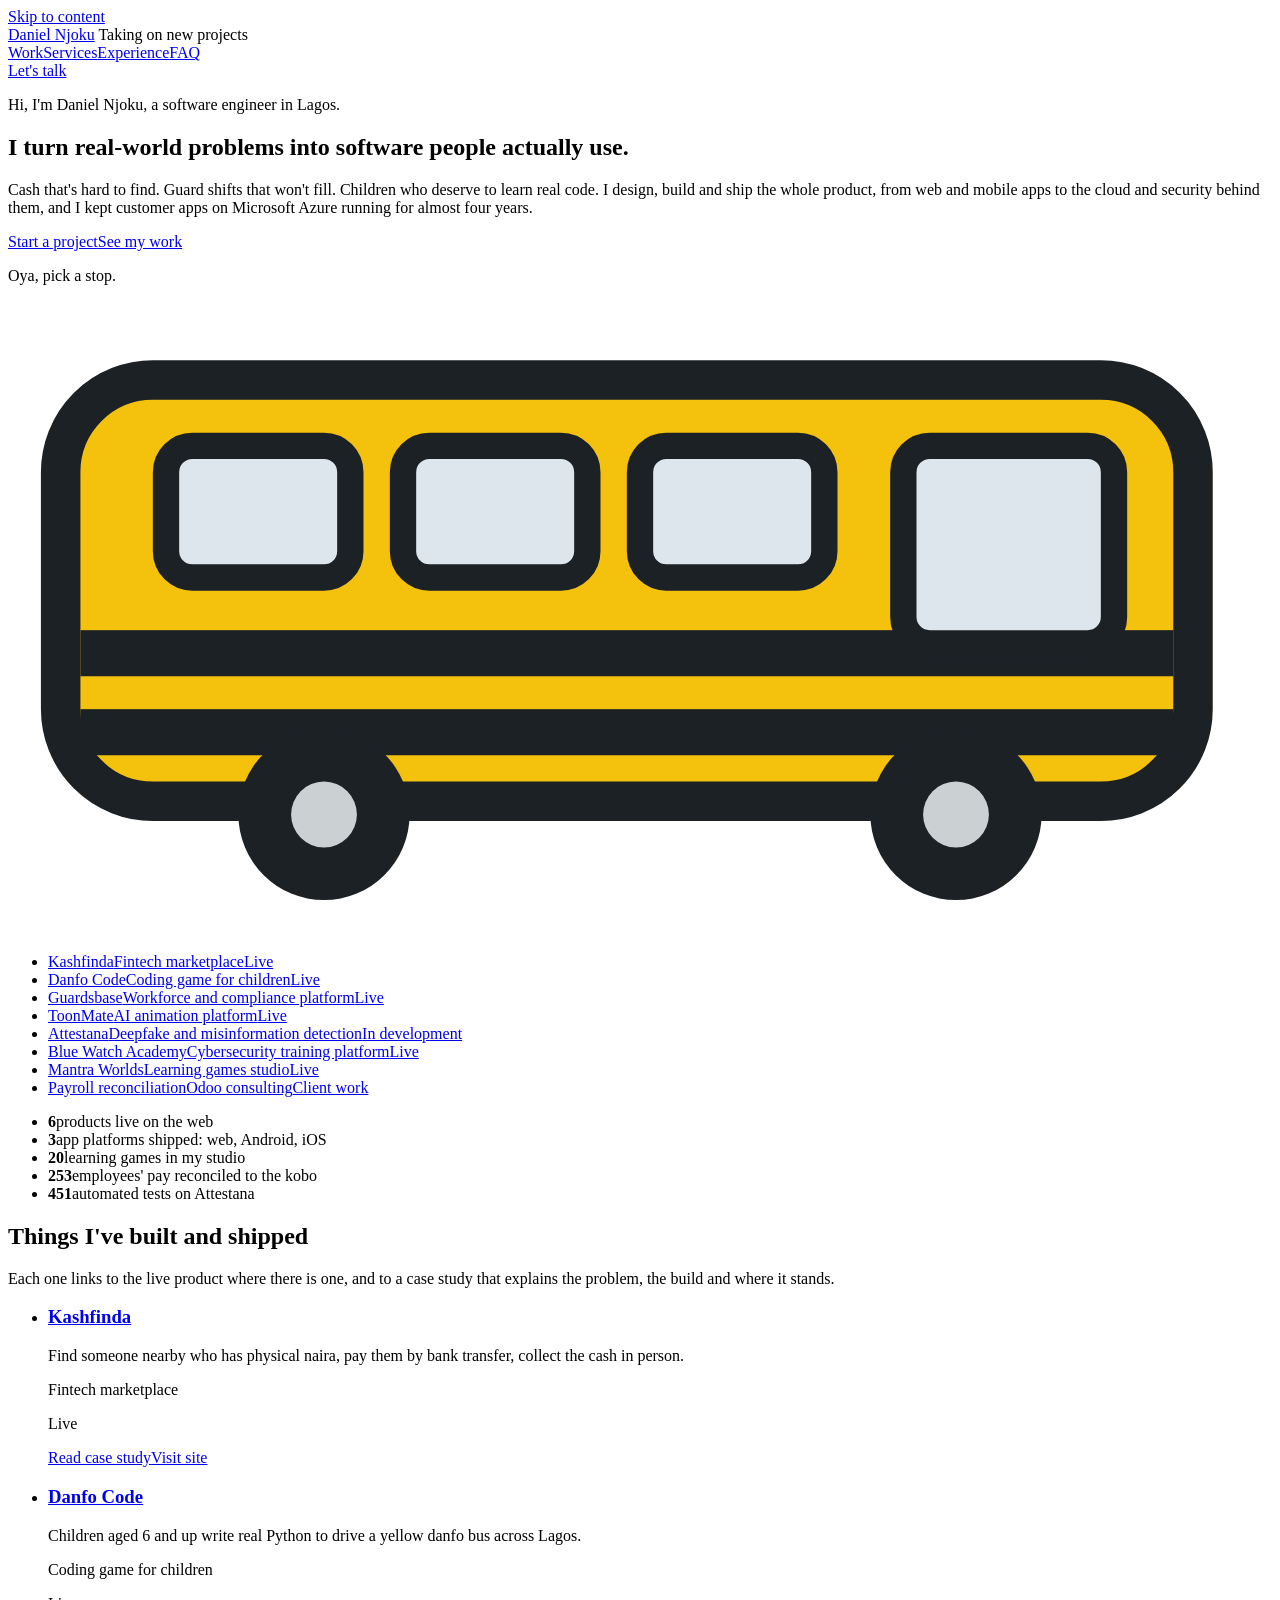
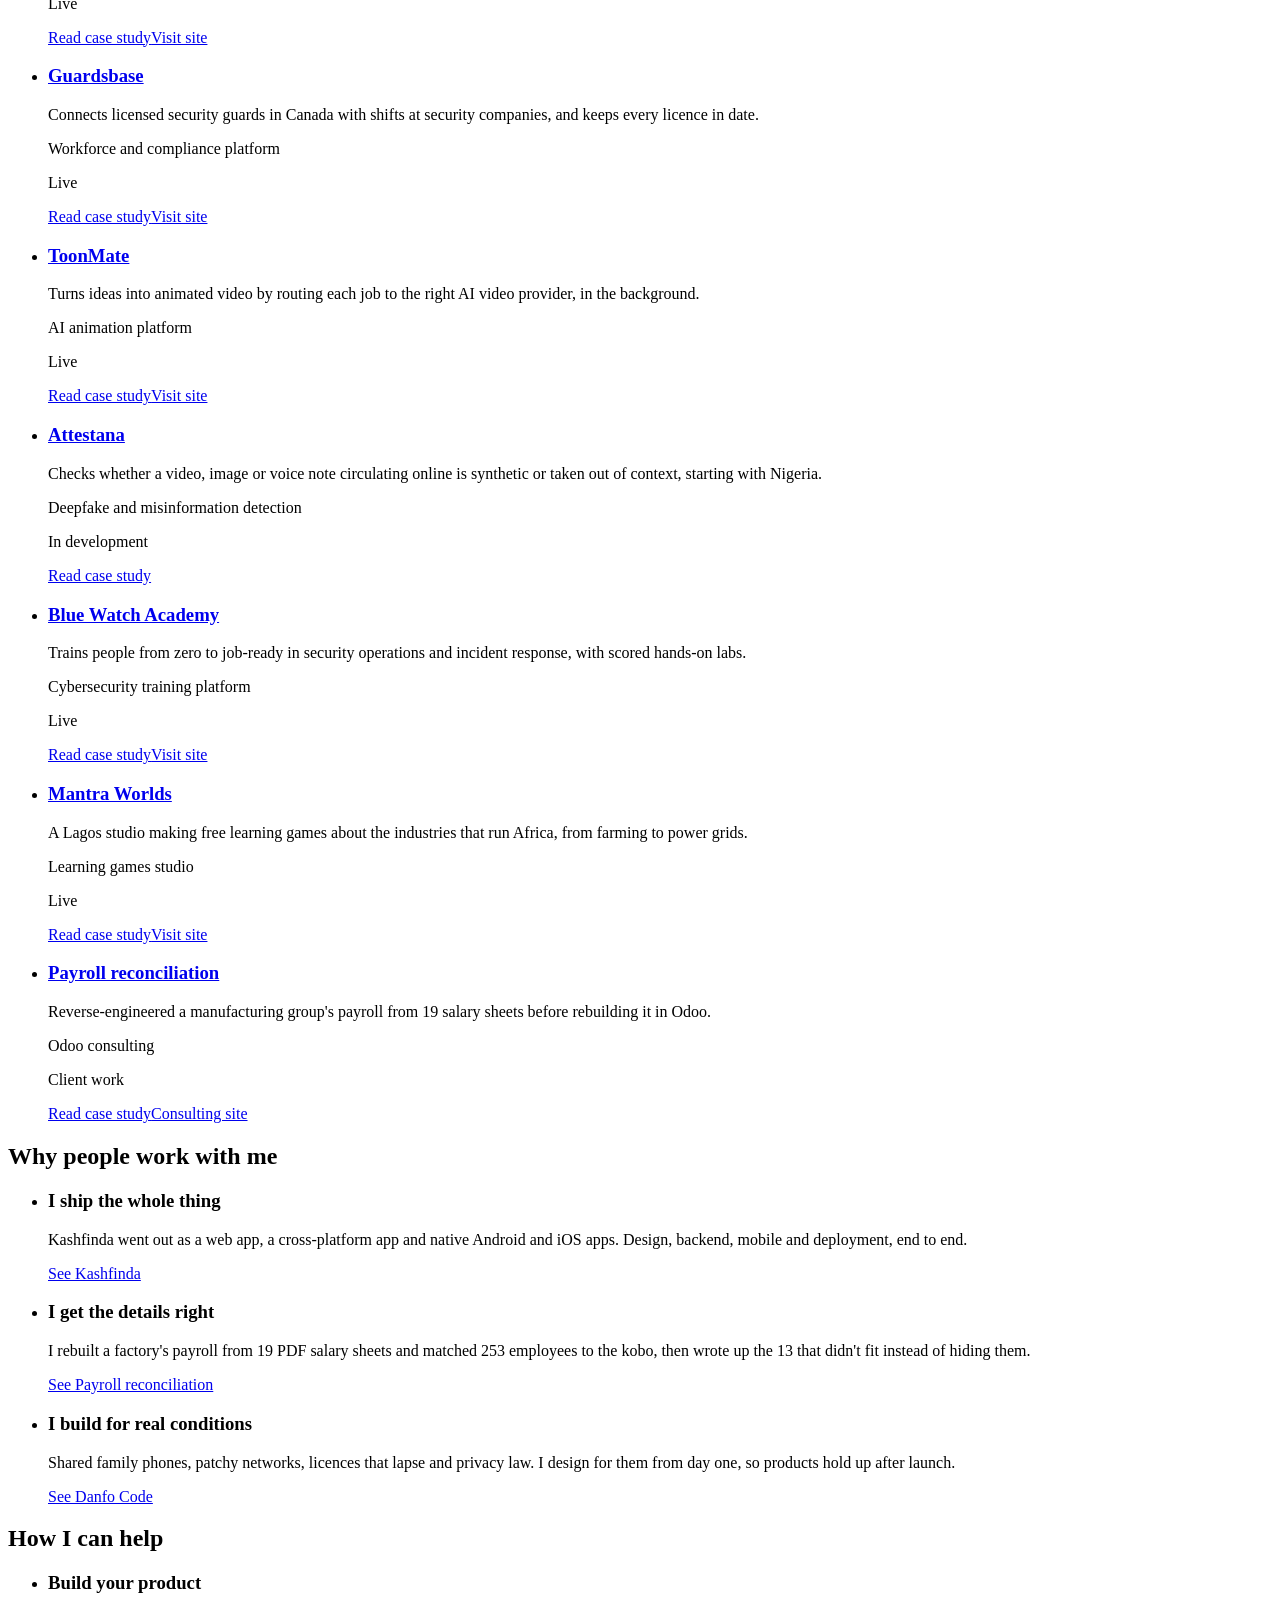
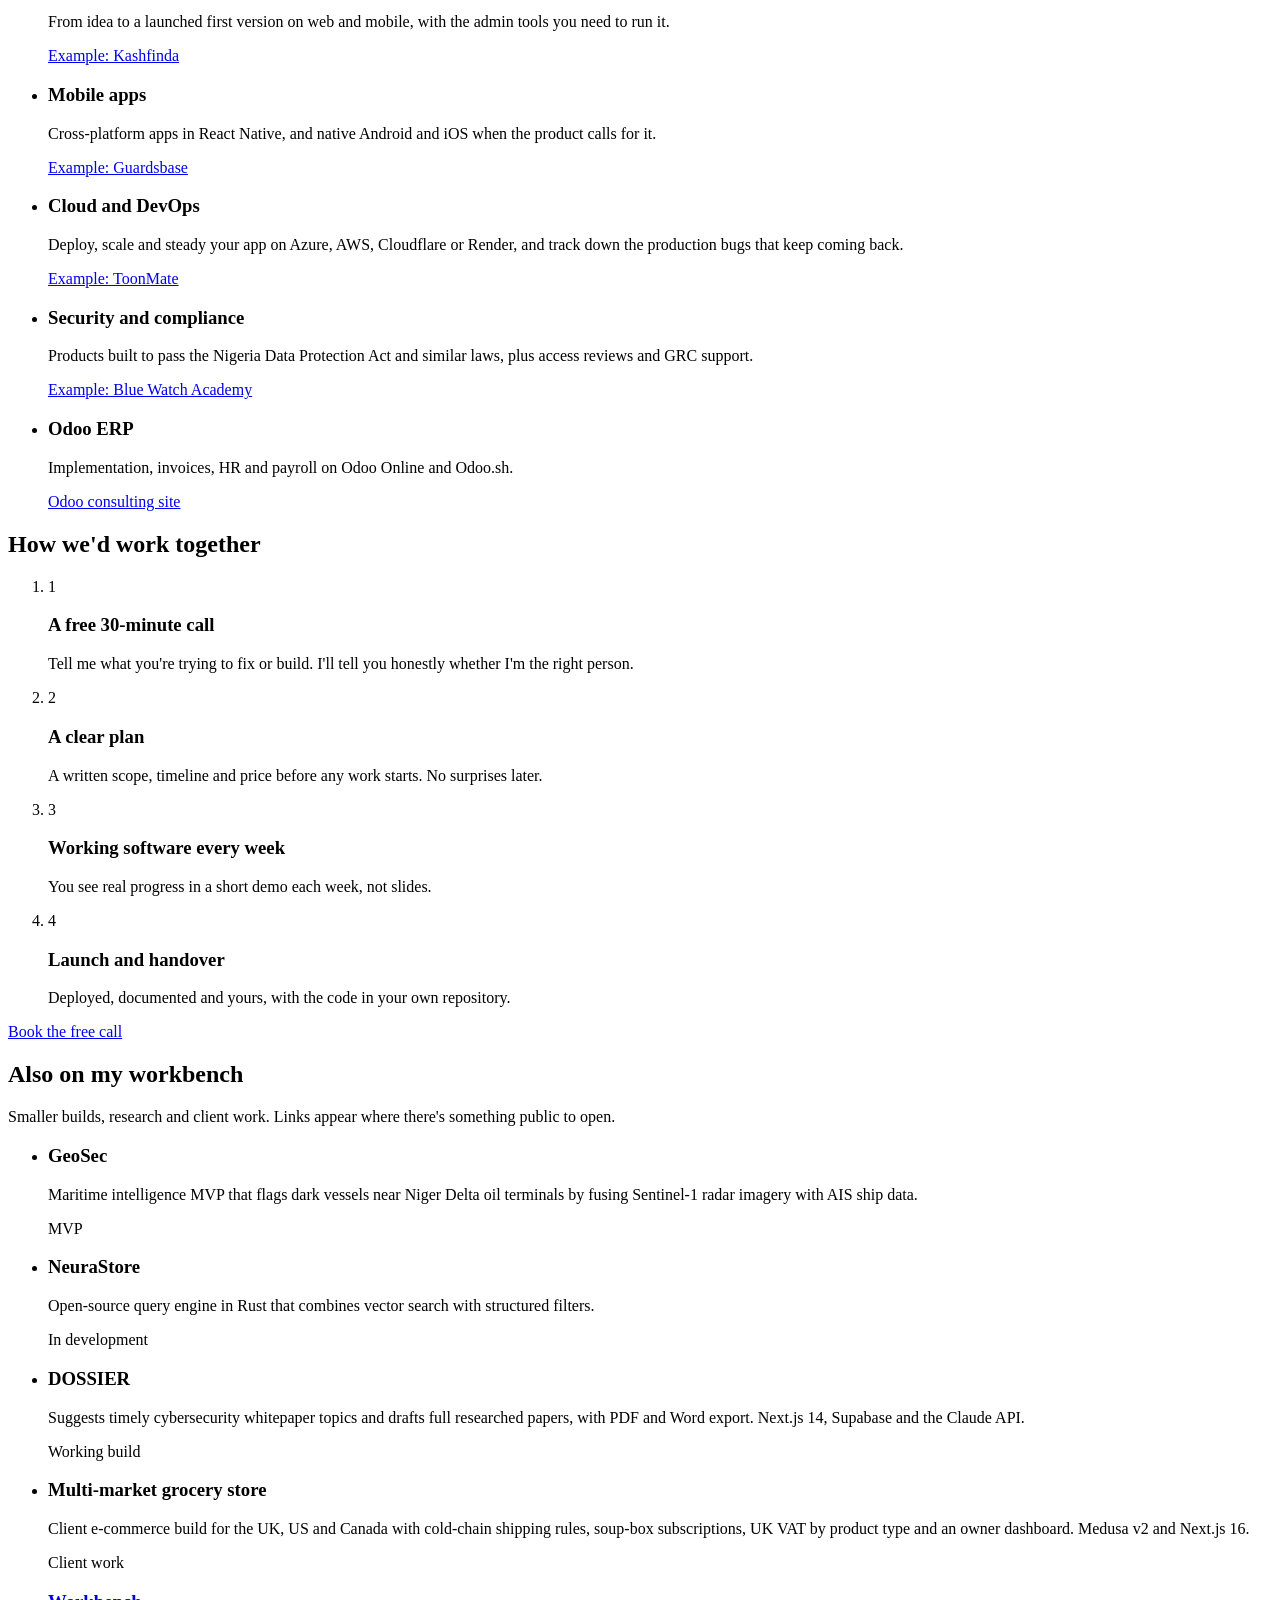
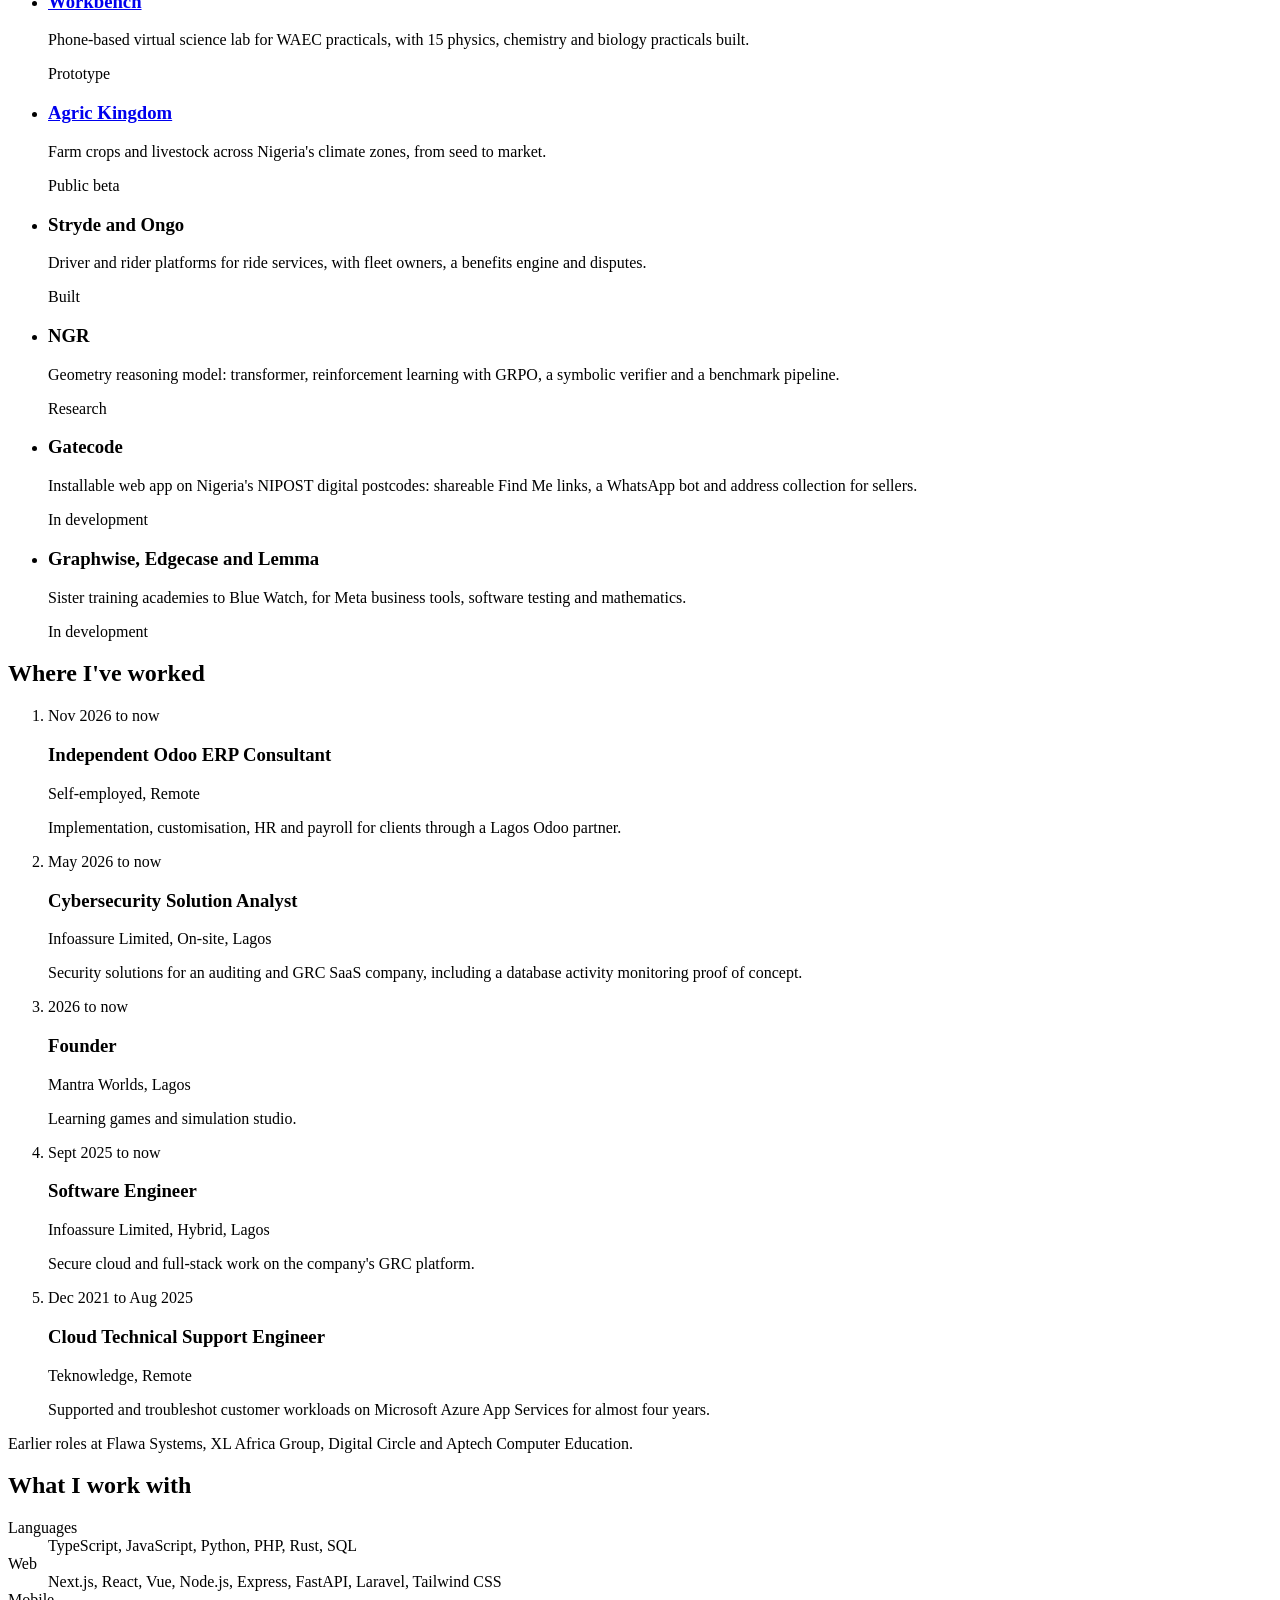
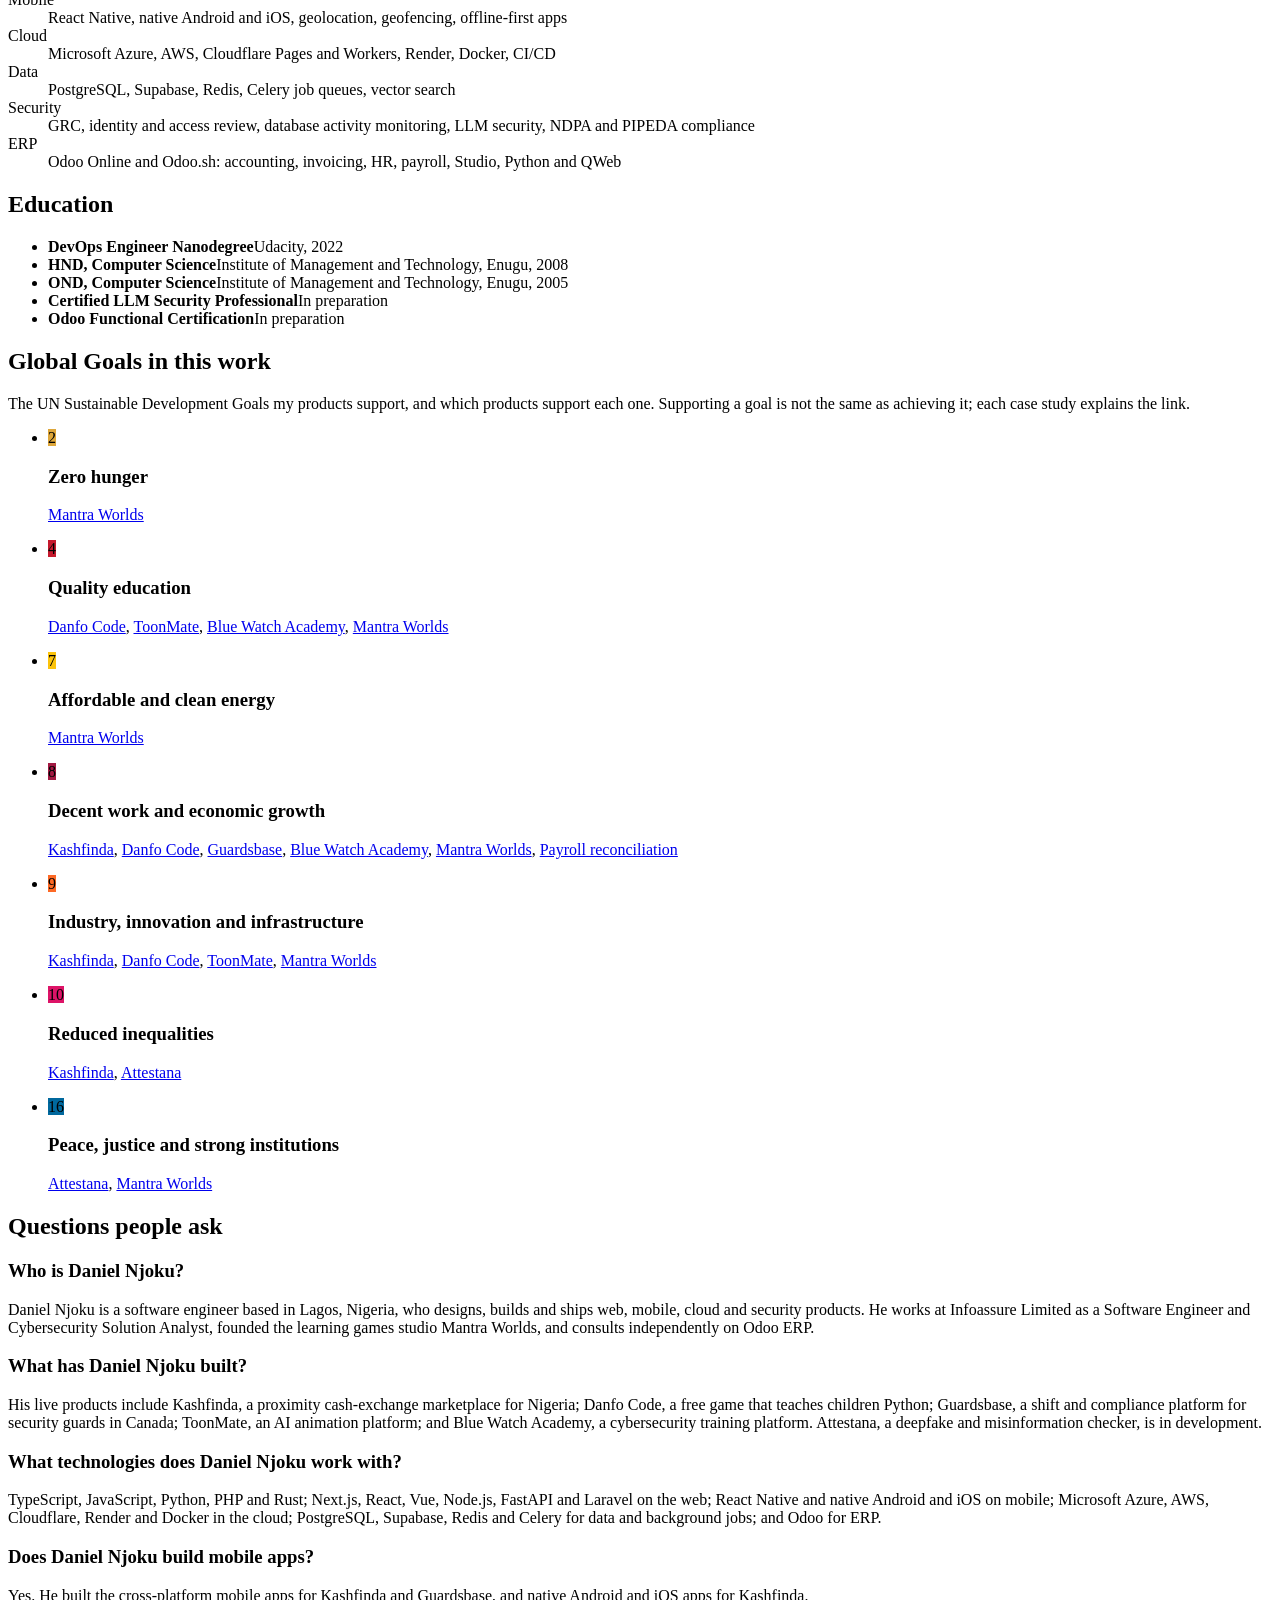
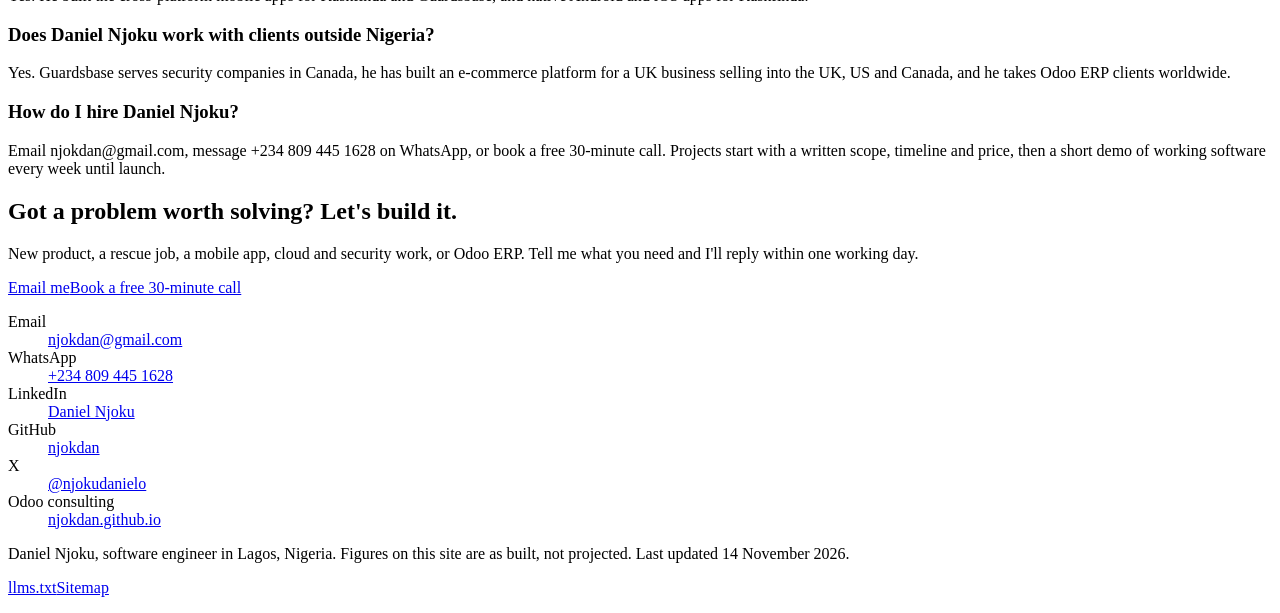
==== commit fd209366: "first commit" ====
--- a/index.html
+++ b/index.html
@@ -1,273 +1,103 @@
 <!DOCTYPE html>
-<html lang="en-NG">
+<html lang="en">
 <head>
 <meta charset="utf-8">
 <meta name="viewport" content="width=device-width, initial-scale=1">
-<title>Daniel Njoku, software engineer in Lagos</title>
-<meta name="description" content="Daniel Njoku, software engineer in Lagos. Case studies and live links for Kashfinda, Danfo Code, Guardsbase, ToonMate, Attestana, Blue Watch Academy, Mantra Worlds and Odoo consulting work.">
+<title>Daniel Njoku, software engineer in Lagos, Nigeria</title>
+<meta name="description" content="Daniel Njoku is a Lagos software engineer building web, mobile, cloud and security products. Live links and case studies: Kashfinda, Danfo Code and more.">
+<meta name="author" content="Daniel Njoku">
+<meta name="robots" content="index,follow,max-image-preview:large,max-snippet:-1,max-video-preview:-1">
 <link rel="canonical" href="https://njokdan.github.io/portfolio/">
 <meta name="theme-color" content="#F4C20D">
-<link rel="icon" href="data:image/svg+xml,%3Csvg xmlns='http://www.w3.org/2000/svg' viewBox='0 0 64 64'%3E%3Crect width='64' height='64' rx='14' fill='%23F4C20D'/%3E%3Crect y='22' width='64' height='5' fill='%231C2126'/%3E%3Crect y='37' width='64' height='5' fill='%231C2126'/%3E%3C/svg%3E">
+<link rel="icon" href="/portfolio/favicon.svg" type="image/svg+xml"><link rel="apple-touch-icon" href="/portfolio/apple-touch-icon.png"><link rel="manifest" href="/portfolio/site.webmanifest"><link rel="alternate" type="text/plain" title="LLM summary" href="/portfolio/llms.txt">
+<meta property="og:site_name" content="Daniel Njoku">
+<meta property="og:locale" content="en_NG">
 <meta property="og:type" content="profile">
-<meta property="og:title" content="Daniel Njoku, software engineer in Lagos">
-<meta property="og:description" content="Daniel Njoku, software engineer in Lagos. Case studies and live links for Kashfinda, Danfo Code, Guardsbase, ToonMate, Attestana, Blue Watch Academy, Mantra Worlds and Odoo consulting work.">
+<meta property="og:title" content="Daniel Njoku, software engineer in Lagos, Nigeria">
+<meta property="og:description" content="Daniel Njoku is a Lagos software engineer building web, mobile, cloud and security products. Live links and case studies: Kashfinda, Danfo Code and more.">
 <meta property="og:url" content="https://njokdan.github.io/portfolio/">
 <meta property="og:image" content="https://njokdan.github.io/portfolio/og.png">
 <meta property="og:image:width" content="1200"><meta property="og:image:height" content="630">
-<meta name="twitter:card" content="summary_large_image"><meta name="twitter:site" content="@njokudanielo">
-<meta name="twitter:image" content="https://njokdan.github.io/portfolio/og.png">
-<script type="application/ld+json">{"@context": "https://schema.org", "@type": "ProfilePage", "url": "https://njokdan.github.io/portfolio/", "mainEntity": {"@type": "Person", "name": "Daniel Njoku", "jobTitle": "Software Engineer", "address": {"@type": "PostalAddress", "addressLocality": "Lagos", "addressCountry": "NG"}, "email": "mailto:njokdan@gmail.com", "sameAs": ["https://www.linkedin.com/in/daniel-njoku-9790645b/", "https://x.com/njokudanielo", "https://github.com/njokdan", "https://njokdan.github.io/"]}}</script>
-<style>@font-face{font-family:'Archivo';font-style:normal;font-display:swap;font-weight:100 900;font-stretch:62% 125%;src:url([data-uri]) format('woff2');unicode-range:U+0000-00FF,U+0131,U+0152-0153,U+02BB-02BC,U+02C6,U+02DA,U+02DC,U+0304,U+0308,U+0329,U+2000-206F,U+20AC,U+2122,U+2191,U+2193,U+2212,U+2215,U+FEFF,U+FFFD}@font-face{font-family:'Archivo';font-style:normal;font-display:swap;font-weight:100 900;font-stretch:62% 125%;src:url([data-uri]) format('woff2');unicode-range:U+0100-02BA,U+02BD-02C5,U+02C7-02CC,U+02CE-02D7,U+02DD-02FF,U+1D00-1DBF,U+1E00-1E9F,U+1EF2-1EFF,U+2020,U+20A0-20AB,U+20AD-20C0,U+2113,U+2C60-2C7F,U+A720-A7FF}@font-face{font-family:'Source Serif';font-style:normal;font-display:swap;font-weight:200 900;src:url([data-uri]